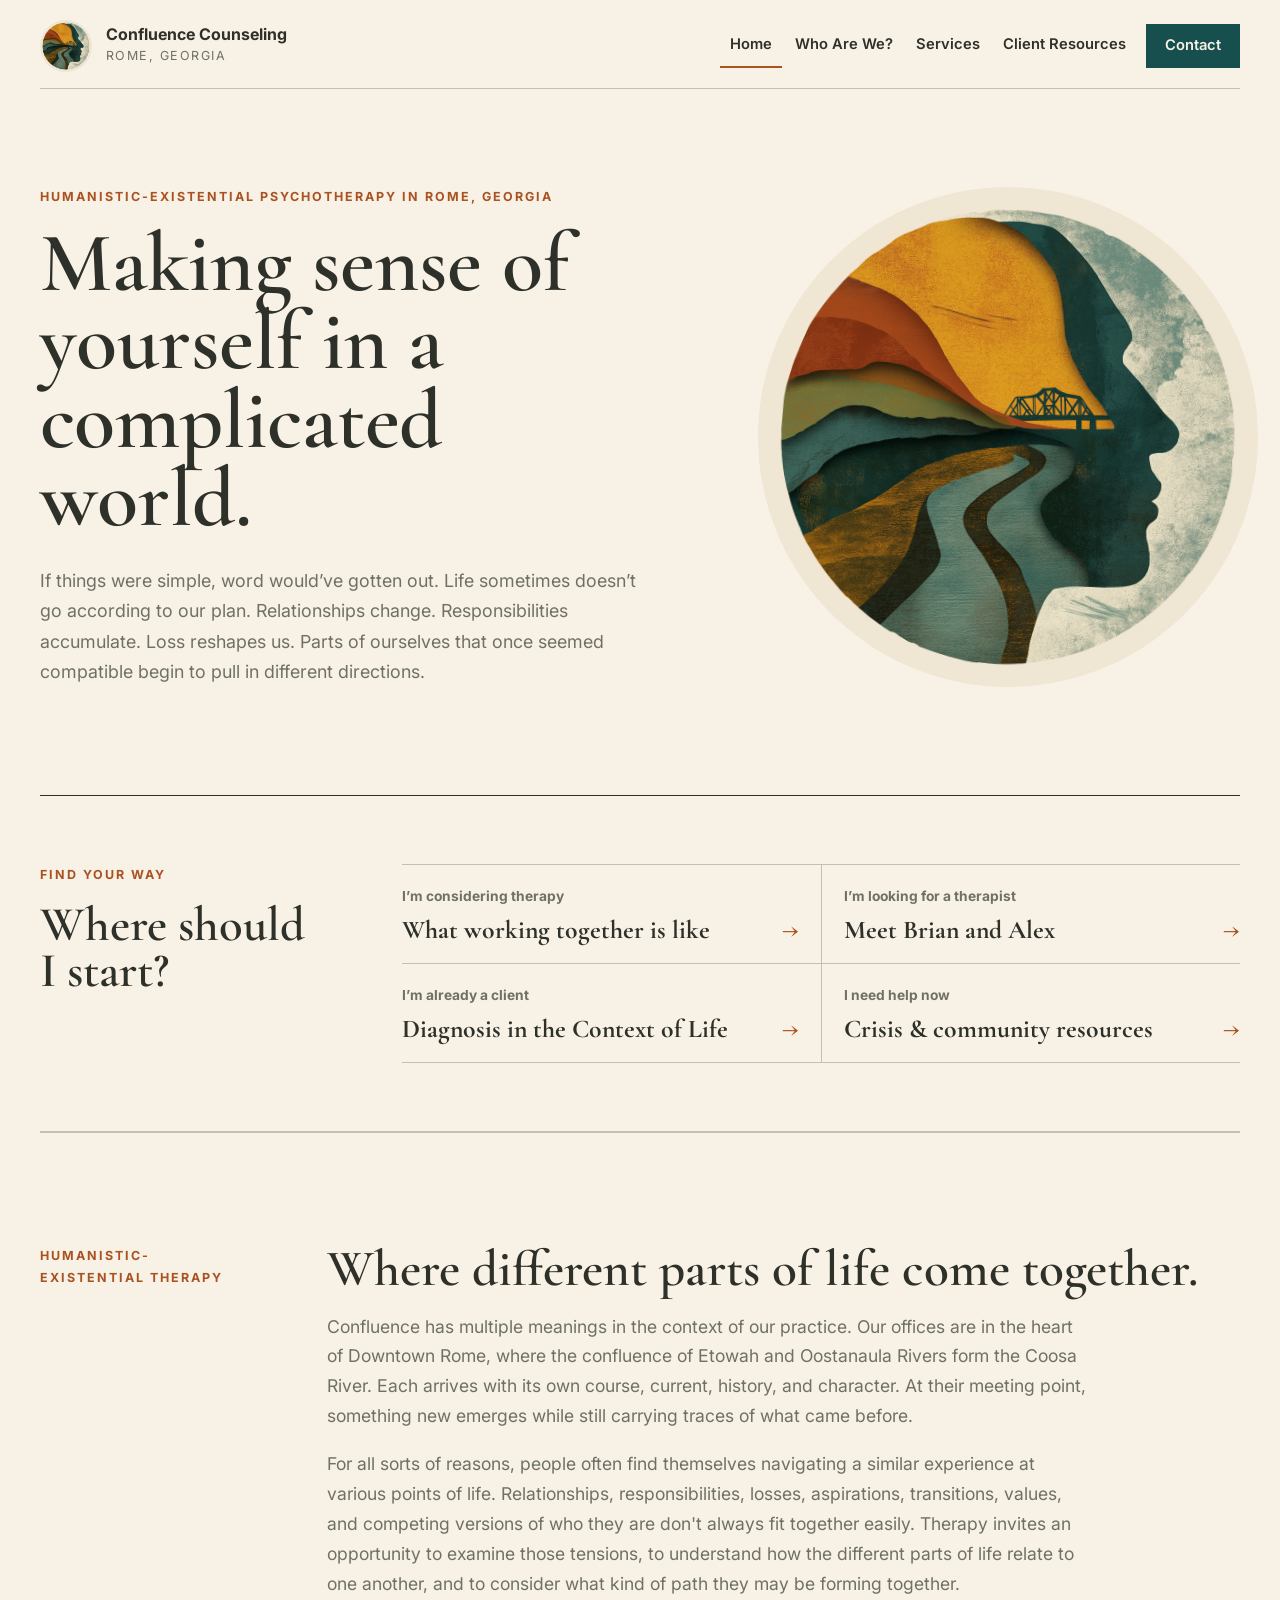
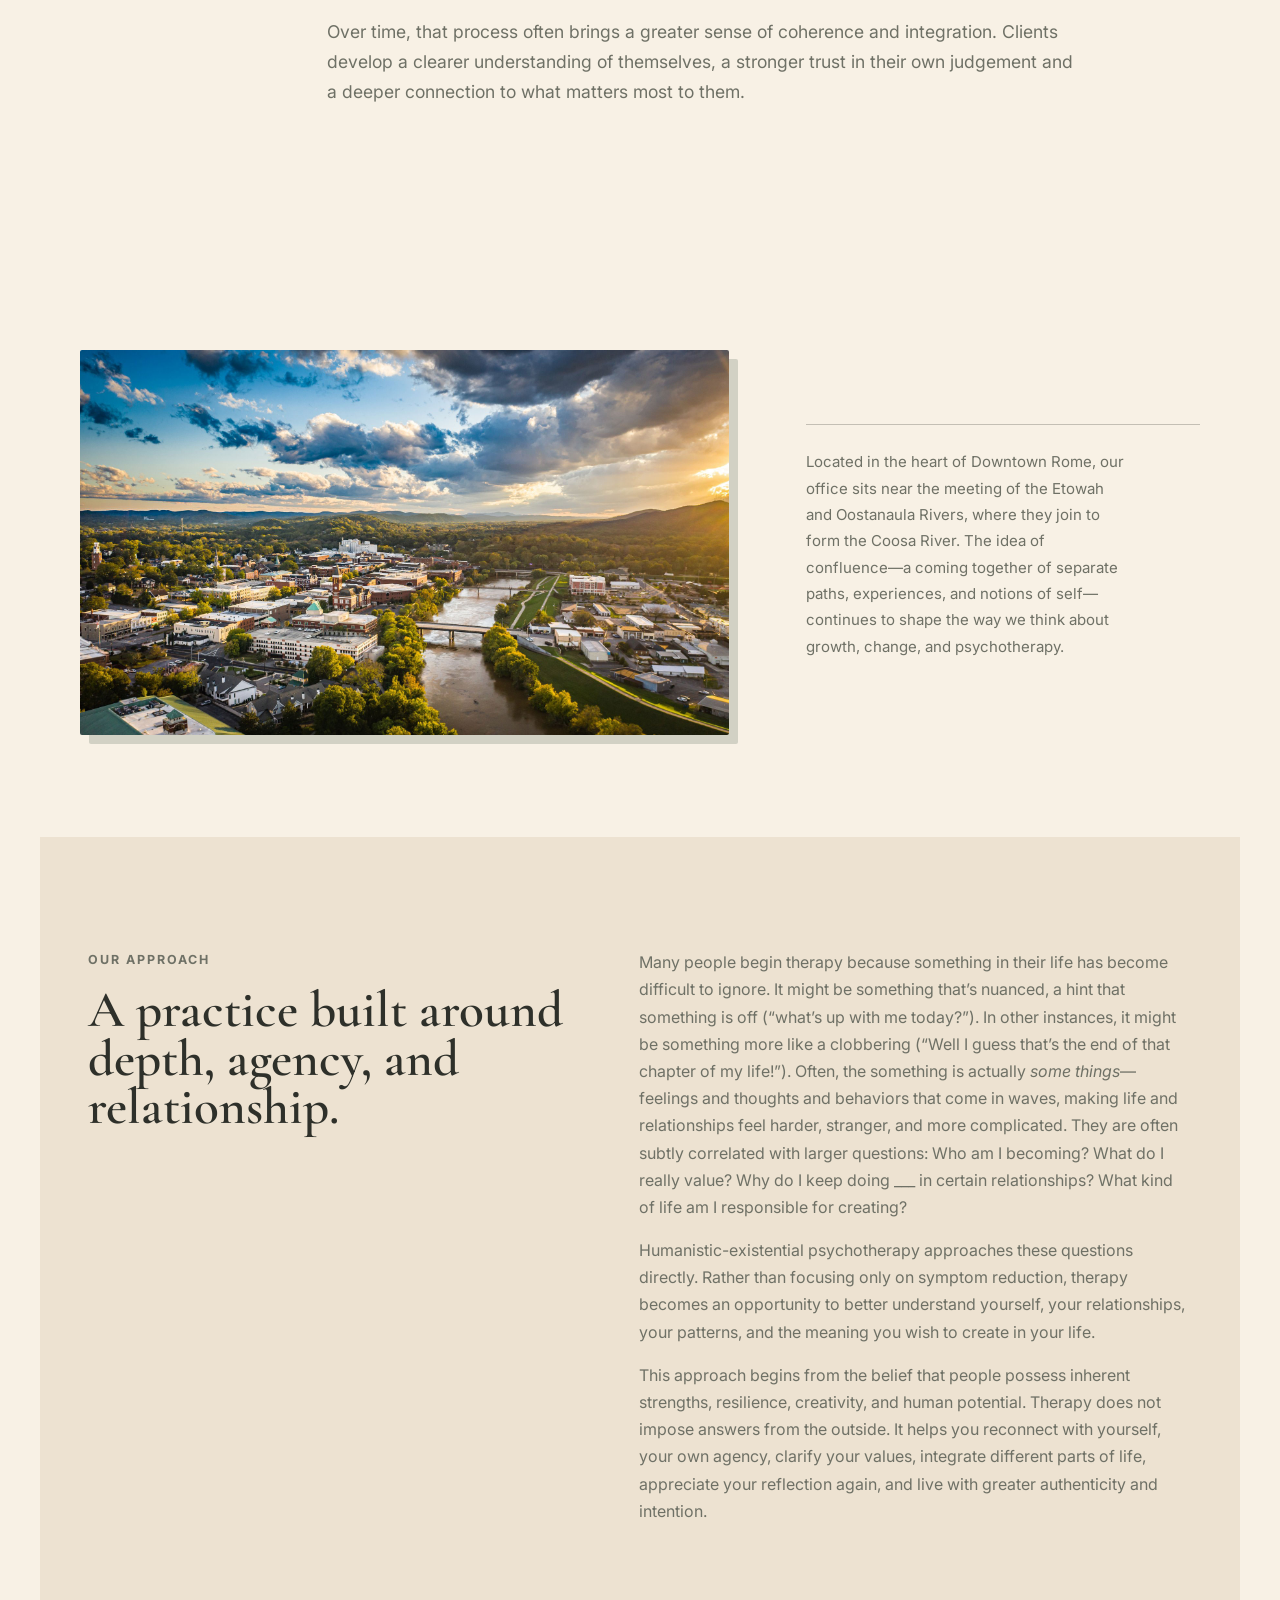
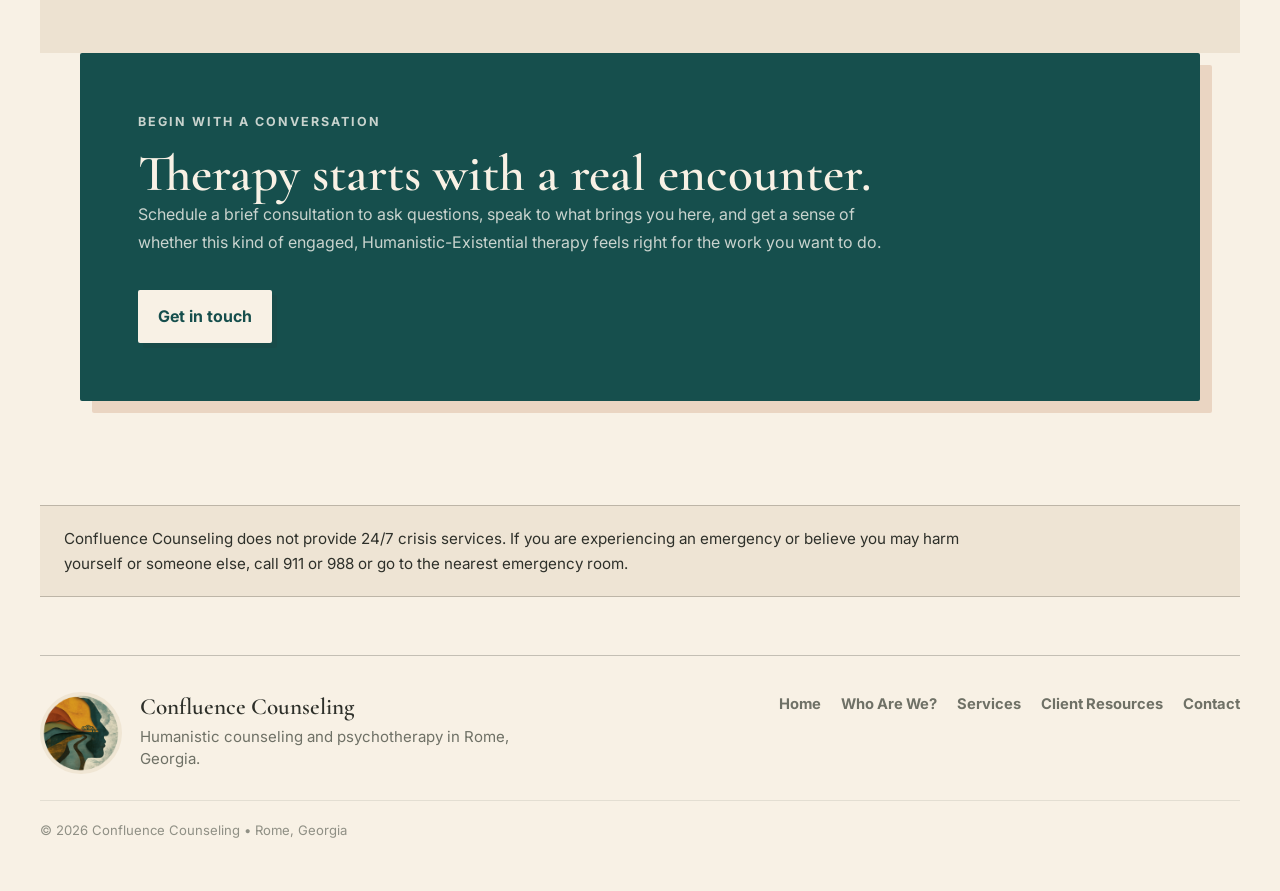
==== index.html @ b3677a70 "Refine contact and clinician pathways" ====
<!DOCTYPE html>
<html lang="en">
<head>
  <meta charset="UTF-8">
  <meta name="viewport" content="width=device-width, initial-scale=1.0">
  <title>Confluence Counseling</title>
  <meta name="description" content="Confluence Counseling offers humanistic-existential psychotherapy in Rome, Georgia.">
  <link rel="canonical" href="https://www.confluencecounselingrome.com/">
  <meta property="og:type" content="website">
  <meta property="og:title" content="Confluence Counseling">
  <meta property="og:description" content="Humanistic-existential psychotherapy in Rome, Georgia.">
  <meta property="og:image" content="https://www.confluencecounselingrome.com/assets/confluence-logo.png">
  <meta property="og:url" content="https://www.confluencecounselingrome.com/">
  <meta name="twitter:card" content="summary_large_image">
  <meta name="twitter:title" content="Confluence Counseling">
  <meta name="twitter:description" content="Humanistic-existential psychotherapy in Rome, Georgia.">
  <meta name="twitter:image" content="https://www.confluencecounselingrome.com/assets/confluence-logo.png">
  <link rel="icon" type="image/png" href="assets/favicon.png">
  <link rel="preconnect" href="https://fonts.googleapis.com">
  <link rel="preconnect" href="https://fonts.gstatic.com" crossorigin>
  <link href="https://fonts.googleapis.com/css2?family=Cormorant+Garamond:wght@500;600;700&family=Inter:wght@400;500;600;700&display=swap" rel="stylesheet">
  <link rel="stylesheet" href="styles.css">
</head>
<body>
  <header class="site-header">
    <a class="brand" href="index.html" aria-label="Confluence Counseling home">
      <img class="brand-logo" src="assets/confluence-logo-192.png" alt="" width="52" height="52">
      <span>
        <span class="brand-name">Confluence Counseling</span>
        <span class="brand-location">Rome, Georgia</span>
      </span>
    </a>
    <nav class="site-nav" aria-label="Main navigation">
      <a href="index.html" aria-current="page">Home</a>
      <a href="about.html">Who Are We?</a>
      <a href="services.html">Services</a>
      <a href="get-help-now.html">Client Resources</a>
      <a class="nav-button" href="contact.html">Contact</a>
    </nav>
  </header>

  <main>
    <section class="hero">
      <div class="hero-content">
        <p class="eyebrow">Humanistic-Existential Psychotherapy in Rome, Georgia</p>
        <h1>Making sense of yourself in a complicated world.</h1>
        <p class="hero-copy">If things were simple, word would&rsquo;ve gotten out. Life sometimes doesn&rsquo;t go according to our plan. Relationships change. Responsibilities accumulate. Loss reshapes us. Parts of ourselves that once seemed compatible begin to pull in different directions.</p>
      </div>
      <div class="hero-visual" aria-label="Confluence Counseling logo featuring river, profile, landscape, and bridge imagery">
        <img class="hero-logo-image" src="assets/confluence-logo.png" alt="Confluence Counseling logo with river, human profile, landscape, and bridge imagery">
      </div>
    </section>

    <section class="start-orientation" id="where-to-start" aria-labelledby="start-orientation-heading">
      <div class="start-orientation-heading">
        <p class="eyebrow">Find your way</p>
        <h2 id="start-orientation-heading">Where should I start?</h2>
      </div>
      <div class="start-pathways">
        <a class="start-pathway" href="services.html#what-therapy-is-like">
          <span>I&rsquo;m considering therapy</span>
          <strong>What working together is like <span aria-hidden="true">&rarr;</span></strong>
        </a>
        <a class="start-pathway" href="about.html">
          <span>I&rsquo;m looking for a therapist</span>
          <strong>Meet Brian and Alex <span aria-hidden="true">&rarr;</span></strong>
        </a>
        <a class="start-pathway" href="services.html#diagnosis-in-context">
          <span>I&rsquo;m already a client</span>
          <strong>Diagnosis in the Context of Life <span aria-hidden="true">&rarr;</span></strong>
        </a>
        <a class="start-pathway" href="get-help-now.html#crisis-resources">
          <span>I need help now</span>
          <strong>Crisis &amp; community resources <span aria-hidden="true">&rarr;</span></strong>
        </a>
      </div>
    </section>

    <section class="intro-section">
      <div class="section-label">Humanistic-existential therapy</div>
      <div class="intro-copy">
        <h2>Where different parts of life come together.</h2>
        <p>Confluence has multiple meanings in the context of our practice. Our offices are in the heart of Downtown Rome, where the confluence of Etowah and Oostanaula Rivers form the Coosa River. Each arrives with its own course, current, history, and character. At their meeting point, something new emerges while still carrying traces of what came before.</p>
        <p>For all sorts of reasons, people often find themselves navigating a similar experience at various points of life. Relationships, responsibilities, losses, aspirations, transitions, values, and competing versions of who they are don't always fit together easily. Therapy invites an opportunity to examine those tensions, to understand how the different parts of life relate to one another, and to consider what kind of path they may be forming together.</p>
        <p>Over time, that process often brings a greater sense of coherence and integration. Clients develop a clearer understanding of themselves, a stronger trust in their own judgement and a deeper connection to what matters most to them.</p>
      </div>
    </section>

    <section class="place-feature" aria-label="Downtown Rome and the rivers that shape the city">
      <figure class="place-feature-figure">
        <img src="assets/downtown-rome-aerial-keith-beauchamp.jpg" alt="Aerial view of Downtown Rome, Georgia, the rivers, bridges, and surrounding mountains">
        <figcaption class="place-feature-caption">
          <p>Located in the heart of Downtown Rome, our office sits near the meeting of the Etowah and Oostanaula Rivers, where they join to form the Coosa River. The idea of confluence—a coming together of separate paths, experiences, and notions of self—continues to shape the way we think about growth, change, and psychotherapy.</p>
        </figcaption>
      </figure>
    </section>

    <section class="split-section">
      <div>
        <p class="eyebrow">Our Approach</p>
        <h2>A practice built around depth, agency, and relationship.</h2>
      </div>
      <div class="quiet-list">
        <p>Many people begin therapy because something in their life has become difficult to ignore. It might be something that&rsquo;s nuanced, a hint that something is off (&ldquo;what&rsquo;s up with me today?&rdquo;). In other instances, it might be something more like a clobbering (&ldquo;Well I guess that&rsquo;s the end of that chapter of my life!&rdquo;). Often, the something is actually <em>some things</em>&mdash;feelings and thoughts and behaviors that come in waves, making life and relationships feel harder, stranger, and more complicated. They are often subtly correlated with larger questions: Who am I becoming? What do I really value? Why do I keep doing ___ in certain relationships? What kind of life am I responsible for creating?</p>
        <p>Humanistic-existential psychotherapy approaches these questions directly. Rather than focusing only on symptom reduction, therapy becomes an opportunity to better understand yourself, your relationships, your patterns, and the meaning you wish to create in your life.</p>
        <p>This approach begins from the belief that people possess inherent strengths, resilience, creativity, and human potential. Therapy does not impose answers from the outside. It helps you reconnect with yourself, your own agency, clarify your values, integrate different parts of life, appreciate your reflection again, and live with greater authenticity and intention.</p>
      </div>
    </section>

    <section class="cta-section">
      <p class="eyebrow">Begin with a conversation</p>
      <h2>Therapy starts with a real encounter.</h2>
      <p>Schedule a brief consultation to ask questions, speak to what brings you here, and get a sense of whether this kind of engaged, Humanistic-Existential therapy feels right for the work you want to do.</p>
      <a class="button primary" href="contact.html">Get in touch</a>
    </section>
  </main>

  <section class="site-crisis-notice">
    <p>Confluence Counseling does not provide 24/7 crisis services. If you are experiencing an emergency or believe you may harm yourself or someone else, call 911 or 988 or go to the nearest emergency room.</p>
  </section>

  <footer class="site-footer">
    <div class="footer-main">
      <div class="footer-brand">
        <img class="footer-logo" src="assets/confluence-logo-192.png" alt="" width="74" height="74">
        <div>
          <strong>Confluence Counseling</strong>
          <p>Humanistic counseling and psychotherapy in Rome, Georgia.</p>
        </div>
      </div>
      <div class="footer-links">
        <a href="index.html">Home</a>
        <a href="about.html">Who Are We?</a>
        <a href="services.html">Services</a>
        <a href="get-help-now.html">Client Resources</a>
        <a href="contact.html">Contact</a>
      </div>
    </div>
    <p class="footer-copyright">© 2026 Confluence Counseling • Rome, Georgia</p>
  </footer>
</body>
</html>
---- styles.css ----
:root {
  --ink: #2e302a;
  --muted: #6f7166;
  --cream: #f5f0e8;
  --paper: #fbf8f2;
  --clay: #a95222;
  --moss: #164f4d;
  --olive: #6f7f70;
  --sage: #d4ddd2;
  --sand: #e5d8c3;
  --stone: #c4b7a4;
  --line: rgba(46, 48, 42, 0.16);
  --shadow: 0 22px 60px rgba(46, 48, 42, 0.12);
}

* {
  box-sizing: border-box;
}

html {
  scroll-behavior: smooth;
}

body {
  margin: 0;
  font-family: "Inter", Arial, sans-serif;
  color: var(--ink);
  background:
    radial-gradient(circle at top left, rgba(215, 219, 201, 0.85), transparent 32rem),
    linear-gradient(180deg, var(--paper) 0%, var(--cream) 48%, #eee5d8 100%);
  line-height: 1.7;
}

a {
  color: inherit;
  text-decoration: none;
}

p {
  margin: 0 0 1rem;
}

h1,
h2,
h3 {
  font-family: "Cormorant Garamond", Georgia, serif;
  font-weight: 600;
  line-height: 1.04;
  margin: 0;
  letter-spacing: 0;
}

h1 {
  font-size: clamp(3.3rem, 7vw, 6.9rem);
  max-width: 11ch;
}

h2 {
  font-size: clamp(2.2rem, 4vw, 4rem);
}

h3 {
  font-size: 2rem;
}

.site-header {
  width: min(1180px, calc(100% - 40px));
  margin: 0 auto;
  padding: 28px 0;
  display: flex;
  align-items: center;
  justify-content: space-between;
  gap: 24px;
}

.brand {
  display: inline-flex;
  align-items: center;
  gap: 14px;
  min-width: 235px;
}

.brand-logo {
  width: 52px;
  height: 52px;
  flex: 0 0 auto;
  object-fit: contain;
  border-radius: 50%;
  box-shadow: 0 8px 22px rgba(46, 48, 42, 0.12);
}

.brand-name,
.brand-location {
  display: block;
}

.brand-name {
  font-weight: 700;
  line-height: 1.1;
}

.brand-location {
  color: var(--muted);
  font-size: 0.78rem;
  text-transform: uppercase;
  letter-spacing: 0.12em;
  margin-top: 2px;
}

.site-nav {
  display: flex;
  align-items: center;
  justify-content: flex-end;
  flex-wrap: wrap;
  gap: 8px;
}

.site-nav a {
  color: var(--muted);
  font-size: 0.92rem;
  font-weight: 600;
  padding: 10px 13px;
  border-radius: 999px;
}

.site-nav a:hover,
.site-nav a[aria-current="page"] {
  color: var(--ink);
  background: rgba(255, 255, 255, 0.48);
}

.site-nav .nav-button {
  color: var(--paper);
  background: var(--moss);
  padding-inline: 18px;
}

.site-nav .nav-button:hover,
.site-nav .nav-button[aria-current="page"] {
  color: var(--paper);
  background: #465241;
}

main {
  overflow: hidden;
}

.hero,
.page-hero,
.intro-section,
.feature-band,
.art-band,
.split-section,
.content-section,
.quote-section,
.process-section,
.fees-layout,
.contact-layout,
.notice-section,
.cta-section {
  width: min(1180px, calc(100% - 40px));
  margin: 0 auto;
}

.help-hero,
.resource-section,
.help-disclaimer {
  width: min(1180px, calc(100% - 40px));
  margin: 0 auto;
}

.services-overview,
.services-section,
.services-process,
.services-approach,
.therapy-note,
.services-narrative,
.services-closing {
  width: min(1180px, calc(100% - 40px));
  margin: 0 auto;
}

.hero {
  min-height: calc(100vh - 108px);
  display: grid;
  grid-template-columns: minmax(0, 1fr) minmax(420px, 0.95fr);
  align-items: center;
  gap: 64px;
  padding: 48px 0 88px;
}

.editorial-brand {
  width: min(1180px, calc(100% - 40px));
  margin: 0 auto;
  padding: 34px 0 4px;
}

.editorial-brand p {
  margin: 0;
  color: var(--moss);
  font-family: "Cormorant Garamond", Georgia, serif;
  font-size: clamp(3rem, 9vw, 7.2rem);
  font-weight: 500;
  letter-spacing: 0.12em;
  line-height: 0.92;
  text-transform: none;
}

.editorial-brand-centered p {
  text-align: center;
}

.editorial-brand-left p {
  max-width: 690px;
}

.hero-editorial {
  min-height: auto;
  padding-top: 44px;
}

.hero-content {
  position: relative;
  z-index: 1;
}

.hero h1 {
  max-width: 680px;
  font-size: clamp(3.4rem, 5.3vw, 5.85rem);
  line-height: 1.02;
}

.eyebrow,
.section-label,
.service-card span {
  color: var(--clay);
  font-size: 0.78rem;
  font-weight: 700;
  letter-spacing: 0.16em;
  text-transform: uppercase;
}

.hero-copy {
  color: var(--muted);
  font-size: clamp(1.02rem, 1.4vw, 1.18rem);
  max-width: 670px;
  margin: 28px 0 0;
}

.hero-actions {
  display: flex;
  flex-wrap: wrap;
  gap: 14px;
  margin-top: 34px;
}

.button {
  border: 1px solid transparent;
  border-radius: 999px;
  cursor: pointer;
  display: inline-flex;
  align-items: center;
  justify-content: center;
  min-height: 48px;
  padding: 13px 22px;
  font: inherit;
  font-weight: 700;
  transition: transform 180ms ease, background 180ms ease, border-color 180ms ease;
}

.button:hover {
  transform: translateY(-1px);
}

.button.primary {
  background: var(--moss);
  color: var(--paper);
}

.button.secondary {
  border-color: var(--line);
  background: rgba(255, 255, 255, 0.36);
  color: var(--ink);
}

.hero-visual {
  position: relative;
  display: grid;
  place-items: center;
  min-height: clamp(420px, 45vw, 600px);
}

.hero-logo-image {
  width: min(100%, 560px);
  aspect-ratio: 1;
  object-fit: contain;
  border-radius: 50%;
  box-shadow: var(--shadow);
}

.intro-section {
  display: grid;
  grid-template-columns: 230px minmax(0, 1fr);
  gap: 70px;
  padding: 108px 0;
  border-top: 1px solid var(--line);
}

.intro-copy {
  max-width: 820px;
}

.intro-copy p,
.page-hero p,
.split-section p,
.content-section p,
.process-list span,
.contact-panel p,
.notice-section p,
.cta-section p {
  color: var(--muted);
}

.intro-copy p {
  font-size: 1.1rem;
  margin-top: 18px;
  max-width: 760px;
}

.feature-band {
  display: grid;
  grid-template-columns: repeat(3, 1fr);
  gap: 1px;
  background: var(--line);
  border: 1px solid var(--line);
}

.feature-band article,
.service-card,
.fee-card {
  background: rgba(251, 248, 242, 0.84);
  padding: 34px;
}

.feature-number {
  color: var(--clay);
  font-weight: 800;
}

.feature-band h3,
.service-card h2,
.text-columns h3 {
  margin: 18px 0 12px;
}

.place-feature {
  width: min(1180px, calc(100% - 40px));
  margin: 0 auto;
  padding: 112px 0 116px;
}

.place-feature-figure {
  margin: 0;
  display: grid;
  grid-template-columns: minmax(0, 1.7fr) minmax(250px, 0.85fr);
  gap: clamp(44px, 6vw, 84px);
  align-items: center;
}

.place-feature-figure img {
  display: block;
  width: 100%;
  height: auto;
  border-radius: 6px;
  box-shadow: 0 14px 36px rgba(46, 48, 42, 0.08);
}

.place-feature-caption {
  margin: 0;
  padding-top: 24px;
  border-top: 1px solid var(--line);
}

.place-feature-caption p {
  max-width: 36ch;
  margin: 0;
  color: var(--muted);
  font-size: 0.94rem;
  line-height: 1.75;
}

.art-band {
  display: grid;
  grid-template-columns: repeat(2, minmax(0, 1fr));
  gap: 18px;
  padding: 18px 0 0;
}

.art-panel {
  margin: 0;
  aspect-ratio: 1;
  border: 1px solid var(--line);
  border-radius: 8px;
  overflow: hidden;
  background: rgba(251, 248, 242, 0.84);
  box-shadow: 0 18px 48px rgba(46, 48, 42, 0.08);
}

.art-panel img {
  display: block;
  width: 100%;
  height: 100%;
  object-fit: cover;
}

.art-panel-wide img {
  object-position: center;
}

.split-section {
  padding: 116px 0;
  display: grid;
  grid-template-columns: minmax(280px, 0.86fr) minmax(0, 1fr);
  gap: 76px;
  align-items: start;
}

.quiet-list ul {
  list-style: none;
  padding: 0;
  margin: 28px 0 0;
  border-top: 1px solid var(--line);
}

.quiet-list li {
  border-bottom: 1px solid var(--line);
  padding: 17px 0;
  color: var(--ink);
  font-weight: 600;
}

.diagnosis-list li {
  display: grid;
  grid-template-columns: minmax(180px, 0.46fr) minmax(0, 1fr);
  gap: 22px;
  align-items: start;
  font-weight: 400;
}

.diagnosis-list strong {
  color: var(--ink);
  font-weight: 800;
  line-height: 1.35;
}

.diagnosis-list span {
  color: var(--muted);
  line-height: 1.65;
}

.cta-section {
  margin-bottom: 96px;
  padding: 58px;
  background: var(--moss);
  color: var(--paper);
  border-radius: 8px;
}

.cta-section h2,
.cta-section p {
  max-width: 760px;
}

.cta-section p {
  color: rgba(251, 248, 242, 0.78);
}

.cta-section .button.primary {
  margin-top: 18px;
  color: var(--moss);
  background: var(--paper);
}

.cta-section .button.secondary {
  color: var(--paper);
  border-color: rgba(251, 248, 242, 0.38);
  background: rgba(251, 248, 242, 0.08);
}

.page-hero {
  padding: 98px 0 82px;
  border-top: 1px solid var(--line);
}

.page-hero h1 {
  max-width: 13ch;
  margin-top: 14px;
}

.page-hero p:last-child {
  max-width: 760px;
  font-size: 1.14rem;
  margin-top: 28px;
}

.about-bio-hero,
.about-bio-copy,
.bio-quote-section,
.about-approach-section,
.practice-intro,
.counselors-section,
.about-closing-section {
  width: min(1180px, calc(100% - 40px));
  margin: 0 auto;
}

.practice-intro {
  padding: 98px 0 88px;
  border-top: 1px solid var(--line);
}

.practice-intro h1 {
  max-width: 900px;
  margin-top: 16px;
}

.practice-subheadline {
  max-width: 860px;
  color: var(--ink);
  font-size: clamp(1.25rem, 2vw, 1.55rem);
  line-height: 1.55;
  margin-top: 28px;
}

.practice-intro p:last-child {
  max-width: 760px;
  color: var(--muted);
  font-size: 1.08rem;
  margin-top: 24px;
}

.counselors-section {
  padding: 96px 0;
  border-top: 1px solid var(--line);
}

.section-heading {
  display: grid;
  grid-template-columns: 230px minmax(0, 1fr);
  gap: 70px;
  align-items: end;
  margin-bottom: 42px;
}

.counselor-grid {
  display: grid;
  grid-template-columns: repeat(2, minmax(0, 1fr));
  gap: 22px;
}

.counselor-card {
  display: grid;
  grid-template-rows: auto 1fr;
  border: 1px solid var(--line);
  border-radius: 8px;
  overflow: hidden;
  background: rgba(251, 248, 242, 0.84);
  box-shadow: 0 18px 48px rgba(46, 48, 42, 0.08);
}

.counselor-image {
  aspect-ratio: 4 / 3;
  overflow: hidden;
  background: linear-gradient(145deg, rgba(212, 221, 210, 0.94), rgba(229, 216, 195, 0.82));
}

.counselor-image img {
  display: block;
  width: 100%;
  height: 100%;
  object-fit: cover;
  object-position: center 38%;
}

.counselor-placeholder {
  display: grid;
  place-items: center;
  position: relative;
}

.counselor-placeholder::before {
  content: "";
  position: absolute;
  inset: 30px;
  border: 1px solid rgba(46, 48, 42, 0.12);
  border-radius: 8px;
}

.placeholder-profile {
  width: 168px;
  height: 168px;
  border-radius: 50%;
  background:
    radial-gradient(circle at 50% 34%, rgba(251, 248, 242, 0.82) 0 23%, transparent 24%),
    radial-gradient(circle at 50% 92%, rgba(22, 79, 77, 0.74) 0 44%, transparent 45%),
    linear-gradient(135deg, rgba(169, 82, 34, 0.72), rgba(22, 79, 77, 0.82));
  box-shadow: inset 0 0 0 1px rgba(46, 48, 42, 0.12);
}

.placeholder-caption {
  color: var(--muted);
  font-size: 0.78rem;
  font-weight: 800;
  letter-spacing: 0.12em;
  text-transform: uppercase;
}

.counselor-content {
  display: flex;
  flex-direction: column;
  padding: 32px;
}

.counselor-content h3 {
  font-size: clamp(2rem, 3vw, 3rem);
  margin-bottom: 16px;
}

.counselor-content p {
  color: var(--muted);
}

.counselor-actions {
  display: flex;
  flex-wrap: wrap;
  gap: 12px;
  margin-top: auto;
  padding-top: 20px;
}

.clinician-stack {
  display: grid;
  gap: 88px;
}

.clinician-profile {
  display: grid;
  grid-template-columns: minmax(280px, 0.42fr) minmax(0, 1fr);
  gap: clamp(46px, 7vw, 82px);
  align-items: start;
  padding-top: 58px;
  border-top: 1px solid var(--line);
}

.clinician-profile:first-child {
  padding-top: 0;
  border-top: 0;
}

.clinician-profile-reverse {
  grid-template-columns: minmax(0, 1fr) minmax(280px, 0.42fr);
}

.clinician-portrait {
  position: relative;
  aspect-ratio: 4 / 5;
  overflow: hidden;
  border-radius: 8px;
  background: linear-gradient(145deg, rgba(212, 221, 210, 0.94), rgba(229, 216, 195, 0.82));
  box-shadow: 0 18px 48px rgba(46, 48, 42, 0.08);
}

.clinician-portrait img {
  display: block;
  width: 100%;
  height: 100%;
  object-fit: cover;
  object-position: center 38%;
}

.clinician-content {
  max-width: 780px;
}

.clinician-content h3 {
  font-size: clamp(2.4rem, 4vw, 4rem);
  margin-bottom: 24px;
}

.clinician-content p {
  color: var(--muted);
  font-size: 1.04rem;
  line-height: 1.78;
  margin: 0 0 1.22rem;
}

.clinician-content .counselor-actions {
  margin-top: 4px;
  padding-top: 18px;
}

.about-bio-hero {
  display: grid;
  grid-template-columns: minmax(0, 0.9fr) minmax(380px, 0.66fr);
  gap: 78px;
  align-items: center;
  padding: 72px 0 92px;
  border-top: 1px solid var(--line);
}

.about-bio-heading h1 {
  max-width: 620px;
  margin-top: 16px;
  font-size: clamp(3.2rem, 6.2vw, 6.2rem);
}

.about-bio-heading p:not(.eyebrow) {
  color: var(--muted);
  font-size: 1.18rem;
  margin: 24px 0 0;
}

.about-bio-heading p:not(.eyebrow) + p {
  margin-top: 2px;
}

.about-photo-card {
  position: relative;
  z-index: 1;
  transform: translateY(24px);
  border: 1px solid var(--line);
  border-radius: 26px 8px 26px 8px;
  padding: 10px;
  background: rgba(251, 248, 242, 0.9);
  box-shadow: 0 26px 70px rgba(46, 48, 42, 0.16);
}

.about-photo-card::before {
  content: "";
  position: absolute;
  inset: -22px 26px 26px -22px;
  z-index: -1;
  border-radius: 42px 18px 42px 18px;
  background: linear-gradient(145deg, rgba(212, 221, 210, 0.92), rgba(229, 216, 195, 0.82));
}

.about-photo-card img {
  display: block;
  width: 100%;
  height: auto;
  border-radius: 20px 6px 20px 6px;
  filter: saturate(0.92) contrast(0.98);
}

.about-bio-copy {
  max-width: 790px;
  padding: 14px 0 96px;
}

.about-bio-copy p {
  color: var(--muted);
  font-size: 1.08rem;
  line-height: 1.82;
  margin: 0 0 1.35rem;
}

.bio-quote-section {
  padding: 88px 0 96px;
  border-top: 1px solid var(--line);
  border-bottom: 1px solid var(--line);
}

.bio-quote-section blockquote {
  max-width: 1000px;
}

.about-approach-section {
  display: grid;
  grid-template-columns: minmax(260px, 0.72fr) minmax(0, 1fr);
  gap: 72px;
  align-items: start;
  padding: 96px 0;
  border-bottom: 1px solid var(--line);
}

.about-approach-section h2 {
  max-width: 500px;
}

.about-approach-section p {
  color: var(--muted);
  font-size: 1.08rem;
  line-height: 1.8;
  margin: 0 0 1.2rem;
}

.about-closing-section {
  margin-bottom: 116px;
  padding: 58px;
  border: 1px solid rgba(46, 48, 42, 0.12);
  border-radius: 8px;
  background:
    linear-gradient(135deg, rgba(251, 248, 242, 0.92), rgba(212, 221, 210, 0.72)),
    var(--paper);
  box-shadow: 0 18px 48px rgba(46, 48, 42, 0.08);
}

.about-closing-section h2,
.about-closing-section p {
  max-width: 760px;
}

.about-closing-section p {
  color: var(--muted);
}

.about-closing-actions {
  display: flex;
  flex-wrap: wrap;
  gap: 14px;
  margin-top: 24px;
}

.portrait-panel {
  min-height: 430px;
  background:
    linear-gradient(145deg, rgba(215, 219, 201, 0.94), rgba(229, 216, 195, 0.78)),
    var(--sage);
  border: 1px solid var(--line);
  border-radius: 8px;
  display: grid;
  place-items: center;
  align-content: center;
  gap: 22px;
  color: var(--muted);
}

.portrait-circle {
  width: 168px;
  height: 168px;
  border: 1px solid rgba(46, 48, 42, 0.16);
  border-radius: 50%;
  background:
    radial-gradient(circle at 50% 32%, #ede4d6 0 24%, transparent 25%),
    radial-gradient(circle at 50% 82%, #9d715c 0 40%, transparent 41%),
    #c4b7a4;
}

.content-section {
  padding: 96px 0;
  border-top: 1px solid var(--line);
}

.text-columns {
  display: grid;
  grid-template-columns: repeat(3, 1fr);
  gap: 40px;
  margin-top: 42px;
}

.quote-section {
  padding: 94px 0 116px;
  border-top: 1px solid var(--line);
}

blockquote {
  font-family: "Cormorant Garamond", Georgia, serif;
  font-size: clamp(2.2rem, 4.8vw, 5rem);
  line-height: 1.08;
  max-width: 960px;
  margin: 0;
  color: var(--moss);
}

.service-grid {
  width: min(1180px, calc(100% - 40px));
  margin: 0 auto 90px;
  display: grid;
  grid-template-columns: repeat(2, 1fr);
  gap: 18px;
}

.service-card {
  border: 1px solid var(--line);
  border-radius: 8px;
  min-height: 285px;
}

.process-section {
  display: grid;
  grid-template-columns: minmax(260px, 0.8fr) 1fr;
  gap: 70px;
  padding: 96px 0 116px;
  border-top: 1px solid var(--line);
}

.process-list {
  list-style: none;
  counter-reset: steps;
  padding: 0;
  margin: 0;
}

.process-list li {
  counter-increment: steps;
  display: grid;
  grid-template-columns: 54px 1fr;
  gap: 22px;
  padding: 0 0 28px;
  margin-bottom: 28px;
  border-bottom: 1px solid var(--line);
}

.process-list li::before {
  content: counter(steps, decimal-leading-zero);
  width: 54px;
  height: 54px;
  border-radius: 50%;
  display: grid;
  place-items: center;
  background: var(--sage);
  color: var(--moss);
  font-weight: 800;
}

.process-list strong,
.process-list span {
  display: block;
}

.services-hero h1 {
  max-width: 12ch;
}

.services-narrative {
  padding: 0 0 36px;
}

.service-chapter {
  max-width: 820px;
  padding: 80px 0;
  border-top: 1px solid var(--line);
}

.service-chapter:first-child {
  border-top: 0;
  padding-top: 0;
}

.service-chapter h2 {
  max-width: 680px;
  margin: 16px 0 24px;
  font-size: clamp(2.25rem, 3.8vw, 4.1rem);
}

.service-chapter p:not(.eyebrow),
.services-quiet-note,
.service-details-list dd,
.expectation-list {
  color: var(--muted);
}

.service-chapter p:not(.eyebrow) {
  max-width: 720px;
  font-size: 1.07rem;
  line-height: 1.82;
}

.service-chapter-aside,
.services-two-column {
  max-width: none;
  display: grid;
  grid-template-columns: minmax(0, 1fr) minmax(280px, 0.52fr);
  gap: clamp(52px, 8vw, 108px);
  align-items: start;
}

.service-chapter-aside h2,
.services-two-column h2 {
  max-width: 620px;
}

.service-details-list {
  padding-top: 42px;
}

.service-details-list dl {
  margin: 0;
  border-top: 1px solid var(--line);
}

.service-details-list div {
  padding: 19px 0;
  border-bottom: 1px solid var(--line);
}

.service-details-list dt {
  color: var(--clay);
  font-size: 0.76rem;
  font-weight: 800;
  letter-spacing: 0.14em;
  text-transform: uppercase;
}

.service-details-list dd {
  margin: 6px 0 0;
  font-family: "Cormorant Garamond", Georgia, serif;
  font-size: clamp(1.45rem, 2vw, 1.95rem);
  font-weight: 600;
  line-height: 1.1;
}

.services-quiet-note {
  max-width: 720px;
  margin: 0 0 0 auto;
  padding: 28px 0 78px;
  border-top: 1px solid var(--line);
  font-size: 1rem;
  line-height: 1.78;
}

.services-inline-list {
  margin-top: 30px;
  padding-top: 28px;
  border-top: 1px solid var(--line);
  color: var(--ink);
  font-family: "Cormorant Garamond", Georgia, serif;
  font-size: clamp(1.8rem, 3.2vw, 3rem);
  line-height: 1.22;
}

.services-pullquote {
  max-width: 880px;
  margin: 18px 0 22px auto;
  padding: 74px 0 82px;
  border-top: 1px solid var(--line);
  border-bottom: 1px solid var(--line);
  font-size: clamp(2.25rem, 4.2vw, 4.8rem);
}

.services-two-column {
  grid-template-columns: minmax(260px, 0.7fr) minmax(0, 1fr);
}

.services-two-column > div {
  max-width: 760px;
}

.services-expectations {
  max-width: none;
}

.services-expectations h2 {
  max-width: 760px;
}

.expectation-list {
  list-style: none;
  column-count: 2;
  column-gap: clamp(54px, 8vw, 110px);
  max-width: 920px;
  margin: 34px 0 0;
  padding: 0;
  border-top: 1px solid var(--line);
}

.expectation-list li {
  break-inside: avoid;
  padding: 17px 0;
  border-bottom: 1px solid var(--line);
  color: var(--ink);
  font-weight: 700;
  line-height: 1.45;
}

.services-closing-note h2 {
  color: var(--moss);
}

.services-closing {
  margin-bottom: 100px;
  padding: 54px 0 0;
  border-top: 1px solid var(--line);
}

.services-closing h2,
.services-closing p {
  max-width: 760px;
}

.services-closing p:not(.eyebrow) {
  color: var(--muted);
}

.services-compact-hero,
.services-compact-body,
.services-compact-cta {
  width: min(1040px, calc(100% - 40px));
  margin: 0 auto;
}

.services-compact-hero {
  display: grid;
  grid-template-columns: minmax(0, 1fr) minmax(300px, 0.58fr);
  gap: clamp(36px, 6vw, 72px);
  align-items: start;
  padding: 74px 0 46px;
  border-top: 1px solid var(--line);
}

.services-compact-hero h1 {
  max-width: 720px;
  margin-top: 12px;
  font-size: clamp(2.75rem, 5vw, 5rem);
  line-height: 1;
}

.services-subtitle {
  max-width: 680px;
  margin: 22px 0 16px;
  color: var(--ink);
  font-size: clamp(1.1rem, 1.7vw, 1.35rem);
  line-height: 1.45;
}

.services-compact-hero p:not(.eyebrow):not(.services-subtitle),
.services-compact-body p,
.services-compact-cta p {
  color: var(--muted);
}

.services-compact-hero p:not(.eyebrow) {
  max-width: 700px;
}

.services-detail-panel {
  border: 1px solid var(--line);
  border-radius: 8px;
  background: rgba(251, 248, 242, 0.86);
  padding: 26px 28px;
}

.services-detail-panel dl {
  margin: 0;
}

.services-detail-panel div {
  padding: 14px 0;
  border-bottom: 1px solid var(--line);
}

.services-detail-panel div:first-child {
  padding-top: 0;
}

.services-detail-panel dt {
  color: var(--clay);
  font-size: 0.74rem;
  font-weight: 800;
  letter-spacing: 0.13em;
  text-transform: uppercase;
}

.services-detail-panel dd {
  margin: 5px 0 0;
  color: var(--ink);
  font-weight: 700;
  line-height: 1.38;
}

.services-detail-panel sup {
  line-height: 0;
}

.services-detail-panel sup a {
  color: var(--clay);
  font-weight: 900;
  text-decoration: none;
}

.services-detail-panel p {
  margin: 16px 0 0;
  color: var(--muted);
  font-size: 0.94rem;
  line-height: 1.6;
}

.services-compact-body {
  padding: 0 0 52px;
}

.insurance-note {
  max-width: 880px;
  margin: 0 0 28px;
  padding: 24px 0 26px;
  border-top: 1px solid var(--line);
  border-bottom: 1px solid var(--line);
}

.insurance-note h2 {
  margin: 0 0 18px;
  color: var(--ink);
  font-family: "Inter", Arial, sans-serif;
  font-size: 0.82rem;
  font-weight: 800;
  letter-spacing: 0.13em;
  line-height: 1.35;
  text-transform: uppercase;
}

.insurance-note ul {
  column-count: 2;
  column-gap: clamp(34px, 6vw, 72px);
  list-style: none;
  margin: 0;
  padding: 0;
}

.insurance-note li {
  break-inside: avoid;
  color: var(--muted);
  font-size: 0.95rem;
  line-height: 1.55;
  padding: 4px 0;
}

.services-common {
  max-width: 880px;
  margin: 0;
  padding: 24px 0 34px;
  border-top: 1px solid var(--line);
  border-bottom: 1px solid var(--line);
  color: var(--ink);
  font-size: 1.02rem;
  line-height: 1.72;
}

.services-compact-sections {
  display: grid;
  grid-template-columns: repeat(3, minmax(0, 1fr));
  gap: clamp(28px, 4vw, 48px);
  padding-top: 42px;
}

.services-compact-sections section {
  min-width: 0;
}

.services-compact-sections h2,
.services-compact-cta h2 {
  font-size: clamp(1.65rem, 2.3vw, 2.25rem);
  line-height: 1.08;
}

.services-compact-sections h2 {
  margin-bottom: 14px;
}

.services-compact-sections p {
  font-size: 0.97rem;
  line-height: 1.7;
}

.services-compact-cta {
  display: flex;
  align-items: center;
  justify-content: space-between;
  gap: 28px;
  margin-bottom: 72px;
  padding: 32px 0 0;
  border-top: 1px solid var(--line);
}

.services-compact-cta h2 {
  max-width: 620px;
}

.services-compact-cta .hero-actions {
  flex: 0 0 auto;
  margin-top: 0;
}

.services-overview {
  display: grid;
  grid-template-columns: minmax(0, 1fr) minmax(320px, 0.64fr);
  gap: 28px;
  align-items: stretch;
  padding: 0 0 98px;
}

.services-overview-copy {
  padding: 46px;
  border: 1px solid var(--line);
  border-radius: 8px;
  background:
    linear-gradient(135deg, rgba(251, 248, 242, 0.92), rgba(212, 221, 210, 0.48)),
    var(--paper);
}

.services-overview-copy h2 {
  max-width: 680px;
  margin: 16px 0 24px;
}

.services-overview-copy p:not(.eyebrow),
.services-section-heading p,
.services-process p,
.services-approach-copy p,
.therapy-note p {
  color: var(--muted);
}

.service-facts {
  display: grid;
  grid-template-columns: 1fr;
  gap: 1px;
  border: 1px solid var(--line);
  border-radius: 8px;
  overflow: hidden;
  background: var(--line);
}

.service-facts div {
  padding: 25px 28px;
  background: rgba(251, 248, 242, 0.86);
}

.service-facts span,
.concern-grid span,
.expectation-icon {
  display: block;
}

.service-facts span {
  color: var(--clay);
  font-size: 0.76rem;
  font-weight: 800;
  letter-spacing: 0.14em;
  text-transform: uppercase;
}

.service-facts strong {
  display: block;
  margin-top: 8px;
  color: var(--ink);
  font-family: "Cormorant Garamond", Georgia, serif;
  font-size: clamp(1.7rem, 2.4vw, 2.25rem);
  font-weight: 600;
  line-height: 1.06;
}

.services-callout {
  grid-column: 1 / -1;
  padding: 24px 30px;
  border-left: 3px solid var(--clay);
  background: rgba(255, 255, 255, 0.34);
}

.services-callout p {
  max-width: 900px;
  margin: 0;
  color: var(--ink);
  font-weight: 600;
}

.services-section {
  padding: 92px 0;
  border-top: 1px solid var(--line);
}

.services-section-heading {
  display: grid;
  grid-template-columns: 230px minmax(0, 1fr);
  gap: 70px;
  align-items: end;
  margin-bottom: 40px;
}

.services-section-heading h2 {
  max-width: 760px;
}

.services-section-heading p:not(.eyebrow) {
  max-width: 760px;
  margin-top: 18px;
}

.concern-grid {
  display: grid;
  grid-template-columns: repeat(5, minmax(0, 1fr));
  gap: 12px;
}

.concern-grid span {
  min-height: 88px;
  padding: 20px;
  border: 1px solid var(--line);
  border-radius: 8px;
  background: rgba(251, 248, 242, 0.82);
  color: var(--ink);
  font-weight: 800;
  line-height: 1.28;
}

.services-process {
  display: grid;
  grid-template-columns: repeat(2, minmax(0, 1fr));
  gap: 22px;
  padding: 0 0 98px;
}

.services-process article {
  padding: 42px;
  border: 1px solid var(--line);
  border-radius: 8px;
  background: rgba(251, 248, 242, 0.84);
  box-shadow: 0 18px 48px rgba(46, 48, 42, 0.06);
}

.services-process h2 {
  margin: 16px 0 22px;
  font-size: clamp(2rem, 3.2vw, 3.2rem);
}

.services-approach {
  display: grid;
  grid-template-columns: minmax(280px, 0.82fr) minmax(0, 1fr);
  gap: 76px;
  align-items: start;
  padding: 98px 0;
  border-top: 1px solid var(--line);
  border-bottom: 1px solid var(--line);
}

.services-approach h2 {
  max-width: 560px;
  margin-top: 16px;
}

.services-approach-copy {
  max-width: 760px;
  font-size: 1.08rem;
  line-height: 1.82;
}

.expectations-section {
  border-top: 0;
}

.expectation-grid {
  display: grid;
  grid-template-columns: repeat(5, minmax(0, 1fr));
  gap: 12px;
}

.expectation-grid article {
  min-height: 178px;
  padding: 22px;
  border: 1px solid var(--line);
  border-radius: 8px;
  background:
    linear-gradient(145deg, rgba(251, 248, 242, 0.92), rgba(229, 216, 195, 0.42)),
    var(--paper);
}

.expectation-icon {
  width: 42px;
  height: 42px;
  border-radius: 50%;
  display: grid;
  place-items: center;
  margin-bottom: 20px;
  background: var(--sage);
  color: var(--moss);
  font-weight: 900;
}

.expectation-grid h3 {
  font-family: "Inter", Arial, sans-serif;
  font-size: 0.98rem;
  font-weight: 800;
  line-height: 1.35;
}

.therapy-note {
  display: grid;
  grid-template-columns: minmax(280px, 0.76fr) minmax(0, 1fr);
  gap: 60px;
  align-items: start;
  padding: 92px 0 112px;
  border-top: 1px solid var(--line);
}

.therapy-note > p {
  max-width: 760px;
  font-size: 1.08rem;
  line-height: 1.82;
}

.therapy-note blockquote {
  max-width: 700px;
  font-size: clamp(2.4rem, 4.2vw, 4.8rem);
}

.fees-layout {
  display: grid;
  grid-template-columns: repeat(3, 1fr);
  gap: 18px;
  margin-bottom: 18px;
}

.fee-card {
  border: 1px solid var(--line);
  border-radius: 8px;
}

.fee-card h2 {
  margin: 18px 0 8px;
  color: var(--moss);
}

.contact-layout {
  display: grid;
  grid-template-columns: 0.78fr 1fr;
  gap: 22px;
  margin-bottom: 36px;
}

.contact-panel,
.contact-form,
.notice-section {
  border: 1px solid var(--line);
  border-radius: 8px;
  background: rgba(251, 248, 242, 0.84);
}

.contact-panel,
.contact-form {
  padding: 38px;
}

.contact-lines {
  margin-top: 34px;
}

.contact-lines a {
  color: var(--moss);
  font-weight: 700;
}

.contact-form {
  display: grid;
  gap: 11px;
}

label {
  font-weight: 700;
  font-size: 0.92rem;
}

input,
textarea {
  width: 100%;
  border: 1px solid var(--line);
  border-radius: 8px;
  background: #fffdf8;
  color: var(--ink);
  font: inherit;
  padding: 14px 15px;
  margin-bottom: 8px;
}

textarea {
  resize: vertical;
}

input:focus,
textarea:focus {
  outline: 3px solid rgba(89, 102, 83, 0.18);
  border-color: var(--moss);
}

.form-note {
  font-size: 0.88rem;
  color: var(--muted);
  margin: 4px 0 0;
}

.notice-section {
  padding: 24px 30px;
  margin-bottom: 96px;
}

.notice-section p {
  margin: 0;
}

.help-hero {
  padding: 98px 0 76px;
  border-top: 1px solid var(--line);
}

.help-hero h1 {
  margin-top: 14px;
  max-width: 760px;
}

.help-hero p:last-child {
  max-width: 840px;
  color: var(--muted);
  font-size: 1.15rem;
  margin-top: 28px;
}

.resource-section {
  padding: 88px 0;
  border-top: 1px solid var(--line);
}

.crisis-section {
  padding-top: 70px;
}

.resource-heading {
  max-width: 760px;
  margin-bottom: 34px;
}

.resource-heading h2 {
  max-width: 720px;
  font-size: clamp(2.45rem, 4vw, 4.15rem);
  line-height: 1.04;
}

.resource-heading h2 span {
  display: block;
}

.resource-grid {
  display: grid;
  grid-template-columns: repeat(2, minmax(0, 1fr));
  gap: 18px;
}

.compact-grid {
  grid-template-columns: repeat(4, minmax(0, 1fr));
}

.spanish-grid {
  grid-template-columns: repeat(3, minmax(0, 1fr));
}

.resource-card {
  display: flex;
  flex-direction: column;
  min-height: 320px;
  border: 1px solid var(--line);
  border-radius: 8px;
  background: rgba(251, 248, 242, 0.86);
  padding: 28px;
  box-shadow: 0 16px 42px rgba(46, 48, 42, 0.07);
}

.crisis-section .resource-card {
  background:
    linear-gradient(145deg, rgba(251, 248, 242, 0.96), rgba(229, 216, 195, 0.7)),
    var(--paper);
}

.emergency-card {
  border-color: rgba(169, 82, 34, 0.38);
  background:
    linear-gradient(145deg, rgba(169, 82, 34, 0.12), rgba(251, 248, 242, 0.94)),
    var(--paper);
}

.resource-card h3 {
  font-size: clamp(1.55rem, 2vw, 2.05rem);
  line-height: 1.08;
  margin-bottom: 14px;
  overflow-wrap: anywhere;
}

.resource-card p {
  color: var(--muted);
}

.resource-phone {
  margin: 14px 0 18px;
  font-weight: 800;
  color: var(--ink);
}

.resource-phone a {
  color: var(--moss);
  text-decoration: underline;
  text-decoration-thickness: 1px;
  text-underline-offset: 4px;
}

.resource-link {
  align-self: flex-start;
  margin-top: auto;
  border: 1px solid var(--line);
  border-radius: 999px;
  padding: 10px 15px;
  color: var(--ink);
  background: rgba(255, 255, 255, 0.34);
  font-weight: 800;
  font-size: 0.92rem;
}

.resource-link:hover {
  background: var(--moss);
  color: var(--paper);
  border-color: var(--moss);
}

.help-disclaimer {
  margin-bottom: 96px;
  padding: 26px 30px;
  border: 1px solid rgba(169, 82, 34, 0.28);
  border-radius: 8px;
  background: rgba(169, 82, 34, 0.08);
}

.help-disclaimer p {
  margin: 0;
  color: var(--ink);
  font-weight: 700;
}

.site-footer {
  width: min(1180px, calc(100% - 40px));
  margin: 0 auto;
  padding: 44px 0 50px;
  border-top: 1px solid var(--line);
  color: var(--muted);
}

.footer-main {
  display: flex;
  justify-content: space-between;
  gap: 34px;
  align-items: center;
}

.site-footer strong {
  color: var(--ink);
  display: block;
  font-family: "Cormorant Garamond", Georgia, serif;
  font-size: 1.45rem;
  font-weight: 600;
  line-height: 1.05;
}

.footer-brand {
  display: flex;
  align-items: center;
  gap: 18px;
}

.footer-brand p {
  margin: 6px 0 0;
  max-width: 420px;
  font-size: 0.94rem;
  line-height: 1.5;
}

.footer-logo {
  width: 74px;
  height: 74px;
  flex: 0 0 auto;
  object-fit: contain;
  border-radius: 50%;
  box-shadow: 0 12px 30px rgba(46, 48, 42, 0.12);
}

.footer-links {
  display: flex;
  flex-wrap: wrap;
  gap: 20px;
  align-items: start;
  justify-content: flex-end;
}

.footer-links a {
  color: var(--muted);
  font-weight: 700;
  font-size: 0.92rem;
}

.footer-copyright {
  margin: 26px 0 0;
  padding-top: 20px;
  border-top: 1px solid rgba(46, 48, 42, 0.1);
  color: rgba(111, 113, 102, 0.76);
  font-size: 0.82rem;
  line-height: 1.5;
}

@media (max-width: 920px) {
  .site-header,
  .site-footer {
    align-items: flex-start;
    flex-direction: column;
  }

  .site-nav {
    justify-content: flex-start;
  }

  .footer-main {
    align-items: flex-start;
    flex-direction: column;
  }

  .footer-links {
    justify-content: flex-start;
  }

  .hero,
  .editorial-brand,
  .intro-section,
  .split-section,
  .about-bio-hero,
  .about-approach-section,
  .section-heading,
  .counselor-grid,
  .clinician-profile,
  .clinician-profile-reverse,
  .services-compact-hero,
  .service-chapter-aside,
  .services-two-column,
  .services-overview,
  .services-section-heading,
  .services-process,
  .services-approach,
  .therapy-note,
  .process-section,
  .contact-layout {
    grid-template-columns: 1fr;
  }

  .hero {
    min-height: auto;
    padding-top: 36px;
  }

  .editorial-brand {
    padding-top: 28px;
  }

  .editorial-brand p {
    max-width: 760px;
    font-size: clamp(3.1rem, 10vw, 5.6rem);
    letter-spacing: 0.08em;
    line-height: 0.96;
  }

  .editorial-brand-centered p {
    text-align: left;
  }

  .hero-visual {
    min-height: 0;
  }

  .feature-band,
  .art-band,
  .fees-layout,
  .resource-grid,
  .compact-grid,
  .spanish-grid,
  .text-columns {
    grid-template-columns: 1fr;
  }

  .art-band {
    padding-top: 18px;
  }

  .place-feature {
    padding: 82px 0 88px;
  }

  .place-feature-figure {
    grid-template-columns: 1fr;
    gap: 30px;
    max-width: 760px;
    margin: 0 auto;
  }

  .place-feature-caption {
    max-width: 620px;
  }

  .service-grid {
    grid-template-columns: 1fr;
  }

  .services-compact-hero {
    padding: 62px 0 40px;
  }

  .services-compact-sections {
    grid-template-columns: 1fr;
    gap: 28px;
    padding-top: 34px;
  }

  .services-compact-cta {
    align-items: flex-start;
    flex-direction: column;
    margin-bottom: 72px;
  }

  .concern-grid,
  .expectation-grid {
    grid-template-columns: repeat(2, minmax(0, 1fr));
  }

  .services-overview {
    padding-bottom: 72px;
  }

  .services-narrative {
    padding-bottom: 24px;
  }

  .service-chapter {
    padding: 68px 0;
  }

  .service-details-list {
    padding-top: 0;
  }

  .services-quiet-note {
    margin-left: 0;
    padding-bottom: 62px;
  }

  .services-pullquote {
    margin-left: 0;
    padding: 62px 0 68px;
  }

  .expectation-list {
    column-count: 1;
    max-width: 760px;
  }

  .services-section,
  .services-approach,
  .therapy-note {
    padding: 72px 0;
  }

  .intro-section,
  .split-section,
  .practice-intro,
  .counselors-section,
  .help-hero,
  .resource-section,
  .content-section,
  .process-section,
  .quote-section {
    padding: 72px 0;
  }

  .about-bio-hero {
    gap: 42px;
    padding: 72px 0;
  }

  .about-photo-card {
    max-width: 500px;
  }

  .clinician-stack {
    gap: 72px;
  }

  .clinician-profile {
    gap: 32px;
    padding-top: 54px;
  }

  .clinician-portrait {
    order: 1;
    width: min(100%, 440px);
  }

  .clinician-content {
    order: 2;
    max-width: 760px;
  }

  .about-bio-copy,
  .bio-quote-section,
  .about-approach-section {
    padding: 72px 0;
  }

  .about-closing-section {
    margin-bottom: 72px;
  }
}

@media (max-width: 620px) {
  .site-header,
  .hero,
  .editorial-brand,
  .page-hero,
  .intro-section,
  .about-bio-hero,
  .about-bio-copy,
  .bio-quote-section,
  .about-approach-section,
  .practice-intro,
  .counselors-section,
  .about-closing-section,
  .help-hero,
  .resource-section,
  .help-disclaimer,
  .services-overview,
  .services-section,
  .services-process,
  .services-approach,
  .therapy-note,
  .services-narrative,
  .services-closing,
  .services-compact-hero,
  .services-compact-body,
  .services-compact-cta,
  .feature-band,
  .art-band,
  .split-section,
  .content-section,
  .quote-section,
  .process-section,
  .fees-layout,
  .contact-layout,
  .notice-section,
  .cta-section,
  .site-footer,
  .service-grid {
    width: min(100% - 28px, 1180px);
  }

  .place-feature {
    width: calc(100% - 28px);
    padding: 68px 0 76px;
  }

  .place-feature-figure img {
    border-radius: 5px;
  }

  .place-feature-caption {
    padding-top: 20px;
  }

  .place-feature-caption p {
    font-size: 0.9rem;
    line-height: 1.7;
  }

  h1 {
    font-size: clamp(2.82rem, 17vw, 4rem);
  }

  .hero h1 {
    font-size: clamp(2.62rem, 10.8vw, 3rem);
    line-height: 1.06;
  }

  .editorial-brand {
    padding: 22px 0 0;
  }

  .editorial-brand p {
    font-size: clamp(2.35rem, 11vw, 3.4rem);
    letter-spacing: 0.05em;
    line-height: 1;
  }

  h2 {
    font-size: 2.25rem;
  }

  .brand {
    min-width: 0;
  }

  .brand-logo {
    width: 46px;
    height: 46px;
  }

  .site-nav a {
    padding-inline: 10px;
  }

  .page-hero {
    padding: 62px 0 54px;
  }

  .services-compact-hero {
    padding: 52px 0 34px;
  }

  .services-compact-hero h1 {
    font-size: clamp(2.4rem, 12vw, 3.35rem);
  }

  .services-subtitle {
    font-size: 1.06rem;
  }

  .services-detail-panel {
    padding: 22px;
  }

  .services-compact-body {
    padding-bottom: 42px;
  }

  .services-common {
    padding: 20px 0 28px;
  }

  .insurance-note {
    margin-bottom: 24px;
    padding: 22px 0 24px;
  }

  .insurance-note ul {
    column-count: 1;
  }

  .services-compact-sections h2,
  .services-compact-cta h2 {
    font-size: 1.8rem;
  }

  .services-compact-cta {
    padding-top: 28px;
    margin-bottom: 62px;
  }

  .practice-intro {
    padding: 62px 0;
  }

  .help-hero,
  .resource-section {
    padding: 62px 0;
  }

  .resource-heading h2 {
    font-size: clamp(2.1rem, 9vw, 2.65rem);
    max-width: 360px;
  }

  .section-heading {
    gap: 16px;
  }

  .resource-heading {
    margin-bottom: 28px;
  }

  .resource-heading h2 {
    max-width: 520px;
  }

  .about-bio-hero {
    padding: 62px 0 60px;
    gap: 34px;
  }

  .about-bio-heading h1 {
    font-size: clamp(3rem, 14vw, 4.2rem);
  }

  .about-photo-card {
    max-width: 100%;
    transform: none;
  }

  .about-bio-copy,
  .bio-quote-section,
  .about-approach-section,
  .counselors-section {
    padding: 62px 0;
  }

  .clinician-stack {
    gap: 60px;
  }

  .clinician-profile {
    gap: 26px;
    padding-top: 46px;
  }

  .clinician-portrait {
    width: 100%;
    max-width: 390px;
  }

  .clinician-content h3 {
    font-size: 2.6rem;
    margin-bottom: 18px;
  }

  .clinician-content p {
    font-size: 1rem;
    line-height: 1.76;
  }

  .about-closing-section {
    padding: 34px 26px;
    margin-bottom: 72px;
  }

  .about-bio-copy p,
  .about-approach-section p {
    font-size: 1rem;
    line-height: 1.78;
  }

  .feature-band article,
  .service-card,
  .fee-card,
  .contact-panel,
  .contact-form,
  .resource-card,
  .counselor-content {
    padding: 26px;
  }

  .resource-card {
    min-height: 0;
  }

  .diagnosis-list li {
    grid-template-columns: 1fr;
    gap: 6px;
  }

  .services-overview-copy,
  .services-process article {
    padding: 30px 26px;
  }

  .service-chapter {
    padding: 58px 0;
  }

  .service-chapter h2 {
    font-size: 2.25rem;
  }

  .service-chapter p:not(.eyebrow),
  .services-quiet-note {
    font-size: 1rem;
    line-height: 1.76;
  }

  .services-callout {
    padding: 22px 24px;
  }

  .services-process {
    padding-bottom: 62px;
  }

  .services-section-heading {
    gap: 16px;
  }

  .concern-grid,
  .expectation-grid {
    grid-template-columns: 1fr;
  }

  .concern-grid span,
  .expectation-grid article {
    min-height: 0;
  }

  .services-inline-list {
    font-size: 1.8rem;
  }

  .services-pullquote {
    font-size: clamp(2.1rem, 11vw, 3.4rem);
  }

  .services-closing {
    margin-bottom: 72px;
  }

  .cta-section {
    padding: 34px 26px;
  }

  .hero-visual {
    min-height: 0;
  }

  .hero-logo-image {
    width: min(100%, 390px);
  }
}

/* Final visible restyle layer. Keeps content intact; changes only visual treatment. */
:root {
  --paper: #f8f1e5;
  --cream: #efe4d2;
  --sand: #ddc9ab;
  --sage: #c6d2c2;
  --line: rgba(46, 48, 42, 0.26);
  --shadow: 10px 12px 0 rgba(22, 79, 77, 0.16);
}

body {
  background: var(--paper);
}

body::before {
  background: none;
}

a:focus-visible,
button:focus-visible,
input:focus-visible,
textarea:focus-visible {
  outline: 2px solid var(--clay);
  outline-offset: 4px;
}

.site-header {
  width: min(1200px, calc(100% - 32px));
  padding: 20px 0 16px;
  border-bottom: 1px solid var(--line);
}

.brand {
  min-width: 0;
}

.brand-logo,
.footer-logo,
.hero-logo-image {
  box-shadow: none;
}

.site-nav {
  gap: 3px;
}

.site-nav a {
  border-radius: 0;
  padding: 8px 10px;
  color: var(--ink);
  background: transparent;
  border-bottom: 2px solid transparent;
}

.site-nav a:hover,
.site-nav a[aria-current="page"] {
  background: transparent;
  border-bottom-color: var(--clay);
}

.site-nav .nav-button {
  color: var(--paper);
  background: var(--moss);
  border: 1px solid var(--moss);
  margin-left: 7px;
}

.site-nav .nav-button:hover,
.site-nav .nav-button[aria-current="page"] {
  color: var(--paper);
  background: var(--clay);
  border-color: var(--clay);
}

.hero {
  width: min(1200px, calc(100% - 32px));
  min-height: auto;
  grid-template-columns: minmax(0, 0.95fr) minmax(360px, 0.86fr);
  gap: clamp(34px, 5vw, 70px);
  padding: clamp(56px, 8vw, 92px) 0 clamp(72px, 8vw, 110px);
  position: relative;
}

.hero::before {
  content: none;
}

.hero h1 {
  max-width: 610px;
  font-size: clamp(3.4rem, 6.6vw, 6.9rem);
  line-height: 0.93;
}

.hero-copy {
  max-width: 610px;
}

.hero-visual {
  justify-items: end;
  min-height: clamp(340px, 40vw, 530px);
}

.hero-logo-image {
  width: min(100%, 500px);
  transform: translateX(18px) rotate(-1deg);
}

.button {
  border-radius: 2px;
  min-height: 46px;
  padding: 12px 19px;
  box-shadow: 5px 5px 0 rgba(46, 48, 42, 0.12);
}

.button:hover {
  transform: translate(-1px, -1px);
  box-shadow: 7px 7px 0 rgba(46, 48, 42, 0.13);
}

.button.secondary {
  background: transparent;
  border-color: rgba(46, 48, 42, 0.38);
}

.intro-section {
  width: min(1200px, calc(100% - 32px));
  grid-template-columns: minmax(140px, 210px) minmax(0, 1fr);
  gap: clamp(30px, 6vw, 82px);
  padding: clamp(72px, 9vw, 112px) 0;
  position: relative;
}

.intro-section::after {
  content: none;
}

.intro-copy {
  max-width: 900px;
}

.intro-copy h2,
.split-section h2,
.page-hero h1,
.practice-intro h1,
.about-closing-section h2 {
  line-height: 0.94;
}

.feature-band {
  width: min(1200px, calc(100% - 32px));
  background: transparent;
  border: 1px solid var(--ink);
  gap: 0;
}

.feature-band article {
  background: var(--cream);
  border-right: 1px solid var(--ink);
  padding: clamp(24px, 4vw, 42px);
}

.feature-band article:nth-child(2) {
  background: var(--sage);
  transform: translateY(18px);
}

.feature-band article:nth-child(3) {
  background: var(--sand);
  border-right: 0;
}

.feature-number {
  display: inline-block;
  color: var(--ink);
  border-bottom: 2px solid var(--clay);
  transform: rotate(-3deg);
}

.place-feature {
  width: min(1120px, calc(100% - 32px));
  padding: clamp(78px, 9vw, 118px) 0 clamp(72px, 8vw, 104px);
}

.place-feature-figure {
  grid-template-columns: minmax(0, 1.35fr) minmax(260px, 0.82fr);
}

.place-feature-figure img,
.clinician-portrait img,
.about-photo-card img,
.art-panel,
.contact-panel,
.contact-form,
.services-detail-panel,
.resource-card,
.help-disclaimer,
.cta-section {
  border-radius: 2px;
}

.place-feature-figure img {
  box-shadow: 9px 9px 0 rgba(111, 127, 112, 0.28);
}

.split-section {
  width: min(1200px, calc(100% - 32px));
  padding: clamp(76px, 9vw, 112px) 0;
}

.split-section:nth-of-type(5) {
  background: rgba(229, 216, 195, 0.58);
  padding-left: clamp(18px, 4vw, 48px);
  padding-right: clamp(18px, 4vw, 48px);
}

.diagnosis-list li {
  grid-template-columns: minmax(150px, 0.36fr) minmax(0, 1fr);
}

.cta-section {
  width: min(1120px, calc(100% - 32px));
  margin-bottom: clamp(72px, 9vw, 104px);
  background: var(--moss);
  box-shadow: 12px 12px 0 rgba(169, 82, 34, 0.18);
}

.practice-intro,
.counselors-section,
.about-closing-section,
.services-compact-hero,
.services-compact-body,
.services-compact-cta,
.help-hero,
.resource-section,
.help-disclaimer,
.contact-layout,
.notice-section,
.page-hero,
.site-footer {
  width: min(1200px, calc(100% - 32px));
}

.practice-intro {
  padding: clamp(72px, 8vw, 106px) 0 clamp(62px, 7vw, 90px);
  position: relative;
}

.practice-intro::after {
  content: none;
}

.practice-intro h1 {
  max-width: 850px;
  font-size: clamp(3.1rem, 7vw, 7rem);
}

.practice-subheadline {
  max-width: 760px;
}

.clinician-stack {
  gap: clamp(60px, 10vw, 120px);
}

.clinician-profile,
.clinician-profile-reverse {
  border: 0;
  border-top: 1px solid var(--ink);
  background: transparent;
  padding: clamp(32px, 5vw, 60px) 0 0;
}

.clinician-profile:first-child {
  border-top: 0;
  padding-top: 0;
}

.clinician-profile {
  grid-template-columns: minmax(250px, 0.52fr) minmax(0, 1fr);
}

.clinician-profile-reverse {
  grid-template-columns: minmax(0, 1fr) minmax(250px, 0.52fr);
}

.clinician-portrait {
  background: var(--sand);
  padding: 10px;
}

.clinician-profile-reverse .clinician-portrait {
  background: var(--sage);
}

.clinician-portrait img {
  box-shadow: none;
}

.clinician-content h3 {
  font-size: clamp(2.4rem, 5vw, 4.8rem);
  max-width: none;
}

.bio-context-photo {
  margin: clamp(24px, 4vw, 42px) 0;
  position: relative;
}

.bio-context-photo::before {
  content: "";
  position: absolute;
  inset: 10px -10px -10px 10px;
  z-index: -1;
  background: var(--sand);
}

.bio-context-photo img {
  width: min(100%, 760px);
  max-height: 390px;
  object-fit: cover;
  border: 1px solid rgba(46, 48, 42, 0.28);
  border-radius: 2px;
  box-shadow: none;
}

.bio-context-photo-brian {
  width: min(112%, 820px);
  margin-left: clamp(-54px, -4vw, -24px);
}

.bio-context-photo-brian img {
  object-position: center 45%;
}

.bio-context-photo-alex {
  width: min(108%, 790px);
  margin-right: clamp(-48px, -4vw, -20px);
  margin-left: auto;
}

.bio-context-photo-alex::before {
  inset: -10px 10px 10px -10px;
  background: var(--sage);
}

.bio-context-photo-alex img {
  object-position: center 50%;
}

.about-closing-section {
  border-radius: 0;
  background: var(--cream);
  border-top: 1px solid var(--ink);
  border-bottom: 1px solid var(--ink);
  box-shadow: none;
}

.services-compact-hero {
  width: min(1120px, calc(100% - 32px));
  grid-template-columns: minmax(0, 1fr);
  padding-top: clamp(58px, 7vw, 86px);
}

.services-compact-hero > div {
  max-width: 900px;
}

.services-compact-hero h1 {
  font-size: clamp(2.8rem, 5.6vw, 5.6rem);
  line-height: 0.92;
}

.services-detail-panel {
  background: var(--sand);
  border-color: var(--ink);
  box-shadow: 7px 7px 0 rgba(22, 79, 77, 0.16);
}

.services-detail-panel div {
  border-bottom-color: rgba(46, 48, 42, 0.3);
}

.insurance-note {
  max-width: none;
  padding: clamp(22px, 3vw, 34px);
  background: var(--paper);
  border: 1px solid var(--line);
  border-left: 8px solid var(--clay);
}

.services-common {
  max-width: none;
  margin-top: 22px;
  border-top-color: var(--ink);
  border-bottom-color: var(--ink);
}

.services-compact-sections {
  gap: 0;
  border-top: 1px solid var(--line);
}

.services-compact-sections section {
  padding: 24px 24px 8px 0;
  border-right: 1px solid var(--line);
}

.services-compact-sections section + section {
  padding-left: 24px;
}

.services-compact-sections section:last-child {
  border-right: 0;
}

.services-compact-cta {
  background: var(--sage);
  padding: 28px;
  border-top: 0;
}

.clinician-service-layout {
  width: min(1120px, calc(100% - 32px));
  margin: 0 auto clamp(34px, 5vw, 58px);
  display: grid;
  grid-template-columns: minmax(0, 1.35fr) minmax(260px, 0.65fr);
  gap: clamp(18px, 3vw, 34px);
  align-items: start;
}

.clinician-service {
  border: 1px solid var(--ink);
  border-radius: 2px;
  background: var(--paper);
  padding: clamp(24px, 4vw, 38px);
  box-shadow: 7px 7px 0 rgba(22, 79, 77, 0.13);
}

.clinician-service-brian {
  display: grid;
  grid-template-columns: minmax(220px, 0.66fr) minmax(280px, 1fr);
  gap: clamp(26px, 4vw, 46px);
  background: var(--sand);
}

.clinician-service-alex {
  background: var(--sage);
}

.clinician-service h2 {
  margin: 10px 0 22px;
  font-size: clamp(2rem, 3.1vw, 3.35rem);
  line-height: 0.98;
}

.service-availability {
  display: flex;
  flex-wrap: wrap;
  gap: 9px;
  list-style: none;
  margin: 0;
  padding: 0;
}

.service-availability li {
  border: 1px solid rgba(46, 48, 42, 0.45);
  padding: 7px 10px;
  color: var(--ink);
  font-size: 0.82rem;
  font-weight: 800;
  letter-spacing: 0.08em;
  line-height: 1.2;
  text-transform: uppercase;
}

.clinician-insurance {
  padding-top: 2px;
}

.clinician-insurance h3 {
  margin: 0 0 16px;
  font-family: "Inter", Arial, sans-serif;
  color: var(--clay);
  font-size: 0.78rem;
  font-weight: 800;
  letter-spacing: 0.13em;
  line-height: 1.4;
  text-transform: uppercase;
}

.clinician-insurance ul {
  columns: 2;
  column-gap: clamp(24px, 4vw, 42px);
  list-style: none;
  margin: 0;
  padding: 0;
}

.clinician-insurance li {
  break-inside: avoid;
  border-top: 1px solid rgba(46, 48, 42, 0.28);
  padding: 7px 0;
  color: #3d463f;
  font-size: 0.94rem;
  line-height: 1.45;
}

.services-diagnosis-section {
  width: 100%;
  grid-template-columns: minmax(220px, 0.38fr) minmax(0, 1fr);
  gap: clamp(34px, 5vw, 68px);
  padding: clamp(54px, 8vw, 86px) 0;
}

.services-diagnosis-section .quiet-list {
  display: contents;
  max-width: none;
}

.services-diagnosis-section .diagnosis-intro {
  grid-column: 2;
  max-width: 780px;
}

.services-diagnosis-section .diagnosis-intro p {
  margin-bottom: 1rem;
}

.services-diagnosis-section .diagnosis-intro p:last-child {
  margin-bottom: 0;
}

.services-diagnosis-section .diagnosis-list {
  display: grid;
  grid-template-columns: repeat(2, minmax(0, 1fr));
  column-gap: clamp(34px, 6vw, 76px);
  grid-column: 1 / -1;
  width: 100%;
  margin-top: clamp(30px, 4vw, 44px);
}

.services-diagnosis-section .diagnosis-list li {
  display: block;
  border-top: 1px solid rgba(46, 48, 42, 0.24);
  border-bottom: 0;
  padding: 18px 0 20px;
}

.services-diagnosis-section .diagnosis-list strong {
  display: block;
  margin-bottom: 7px;
}

.services-diagnosis-section .diagnosis-list span {
  display: block;
  max-width: 48ch;
}

.services-compact-sections {
  grid-template-columns: repeat(3, minmax(0, 1fr));
  width: min(100%, 1060px);
  margin: 0 auto;
}

.help-hero {
  padding: clamp(62px, 8vw, 98px) 0 clamp(46px, 6vw, 70px);
}

.help-hero h1 {
  font-size: clamp(3.6rem, 9vw, 7.4rem);
  line-height: 0.86;
}

.resource-section {
  padding: clamp(58px, 7vw, 86px) 0;
}

.resource-heading {
  max-width: none;
  margin-bottom: 26px;
}

.resource-heading h2 {
  max-width: 680px;
  font-size: clamp(2.1rem, 3.3vw, 3.55rem);
  line-height: 0.98;
}

.resource-grid {
  gap: 0;
  border-top: 1px solid var(--line);
  border-left: 1px solid var(--line);
}

.resource-card {
  min-height: 280px;
  border-left: 0;
  border-top: 0;
  background: var(--paper);
  box-shadow: none;
}

.crisis-section .resource-card {
  background: var(--cream);
}

.resource-card:nth-child(3n) {
  background: rgba(198, 210, 194, 0.6);
}

.emergency-card {
  background: rgba(169, 82, 34, 0.12);
}

.resource-link {
  border-radius: 2px;
  background: transparent;
}

.help-disclaimer {
  border-color: var(--ink);
  background: var(--sand);
}

.contact-panel,
.contact-form {
  box-shadow: none;
  border-color: var(--ink);
}

.contact-panel {
  background: var(--moss);
}

.contact-form {
  background: var(--paper);
}

input,
textarea {
  border-radius: 1px;
}

.site-footer {
  padding-top: 36px;
}

.footer-main {
  align-items: flex-start;
}

.footer-logo {
  width: 82px;
  height: 82px;
}

.footer-links a {
  border-bottom: 1px solid transparent;
}

.footer-links a:hover {
  border-color: var(--clay);
}

@media (prefers-reduced-motion: reduce) {
  *,
  *::before,
  *::after {
    scroll-behavior: auto !important;
    transition: none !important;
  }
}

@media (max-width: 900px) {
  body::before {
    background: none;
  }

  .site-header {
    width: min(100% - 28px, 1200px);
  }

  .hero,
  .intro-section,
  .split-section,
  .services-compact-hero {
    width: min(100% - 28px, 1200px);
  }

  .services-compact-hero {
    grid-template-columns: 1fr;
  }

  .hero::before,
  .intro-section::after,
  .practice-intro::after {
    opacity: 0.34;
  }

  .hero-logo-image {
    transform: none;
  }

  .feature-band article:nth-child(2) {
    transform: none;
  }

  .split-section:nth-of-type(5) {
    background: rgba(229, 216, 195, 0.4);
    padding-left: 18px;
    padding-right: 18px;
  }

  .clinician-profile,
  .clinician-profile-reverse,
  .services-compact-sections,
  .clinician-service-layout,
  .clinician-service-brian {
    grid-template-columns: 1fr;
  }

  .clinician-profile,
  .clinician-profile-reverse,
  .services-compact-sections {
    gap: 28px;
  }

  .bio-context-photo,
  .bio-context-photo-brian,
  .bio-context-photo-alex {
    width: 100%;
    margin-left: 0;
    margin-right: 0;
  }

  .services-compact-sections section,
  .services-compact-sections section + section {
    padding: 24px 0;
    border-right: 0;
    border-bottom: 1px solid var(--line);
  }

  .services-compact-sections section:last-child {
    border-bottom: 0;
  }

  .services-diagnosis-section .quiet-list {
    display: block;
  }

  .services-diagnosis-section .diagnosis-intro,
  .services-diagnosis-section .diagnosis-list {
    grid-column: auto;
  }

  .services-diagnosis-section .diagnosis-list {
    grid-template-columns: 1fr;
  }

  .clinician-insurance ul {
    columns: 1;
  }
}

@media (max-width: 640px) {
  .site-header,
  .hero,
  .page-hero,
  .intro-section,
  .feature-band,
  .split-section,
  .cta-section,
  .practice-intro,
  .counselors-section,
  .about-closing-section,
  .services-compact-hero,
  .services-compact-body,
  .services-compact-cta,
  .help-hero,
  .resource-section,
  .help-disclaimer,
  .contact-layout,
  .notice-section,
  .site-footer {
    width: min(100% - 24px, 1200px);
  }

  .brand-logo {
    width: 46px;
    height: 46px;
  }

  .site-nav a {
    padding: 8px 4px;
  }

  .site-nav .nav-button {
    padding-inline: 9px;
    margin-left: 0;
  }

  .hero {
    padding-top: 42px;
  }

  .hero h1,
  .practice-intro h1,
  .help-hero h1 {
    line-height: 0.93;
  }

  .button {
    width: 100%;
  }

  .hero-actions {
    width: 100%;
  }

  .place-feature-figure img {
    box-shadow: 5px 5px 0 rgba(111, 127, 112, 0.25);
  }

  .feature-band,
  .resource-grid {
    border-left: 1px solid var(--line);
  }

  .feature-band article {
    border-right: 0;
    border-bottom: 1px solid var(--ink);
  }

  .feature-band article:last-child {
    border-bottom: 0;
  }

  .resource-card {
    min-height: auto;
  }

  .clinician-portrait {
    padding: 7px;
  }

  .services-compact-cta {
    padding: 22px;
  }
}

.site-crisis-notice {
  width: min(1200px, calc(100% - 32px));
  margin: 0 auto clamp(36px, 5vw, 58px);
  padding: 20px 24px;
  border-top: 1px solid var(--line);
  border-bottom: 1px solid var(--line);
  background: rgba(229, 216, 195, 0.5);
}

.site-crisis-notice p {
  max-width: 920px;
  margin: 0;
  color: var(--ink);
  font-size: 0.95rem;
  line-height: 1.65;
}

.contact-layout-single {
  display: block;
  max-width: 760px;
}

.contact-layout-single .contact-form {
  width: 100%;
}

.contact-form-intro {
  margin-bottom: 18px;
  padding-bottom: 22px;
  border-bottom: 1px solid var(--line);
}

.contact-form-intro h2 {
  margin-top: 8px;
  font-size: clamp(2rem, 3vw, 3.1rem);
}

.contact-form-intro .contact-lines {
  display: grid;
  grid-template-columns: minmax(18rem, 1.45fr) minmax(8rem, 0.8fr) minmax(8rem, 0.75fr);
  gap: 18px;
  margin-top: 24px;
}

@media (max-width: 900px) {
  .hero,
  .intro-section,
  .place-feature-figure,
  .split-section,
  .clinician-profile,
  .clinician-profile-reverse,
  .clinician-service-layout,
  .clinician-service-brian,
  .services-compact-sections,
  .contact-layout {
    grid-template-columns: 1fr;
  }

  .hero {
    min-height: auto;
    gap: 38px;
  }

  .intro-section,
  .split-section,
  .place-feature,
  .practice-intro,
  .counselors-section,
  .resource-section {
    padding-top: clamp(54px, 9vw, 74px);
    padding-bottom: clamp(54px, 9vw, 74px);
  }

  .intro-copy,
  .quiet-list,
  .place-feature-caption,
  .clinician-content,
  .services-diagnosis-section .diagnosis-intro {
    max-width: 760px;
  }

  .place-feature-figure {
    max-width: 760px;
    margin: 0 auto;
  }

  .clinician-profile-reverse .clinician-content,
  .clinician-profile-reverse .clinician-portrait {
    order: initial;
  }

  .compact-grid,
  .spanish-grid {
    grid-template-columns: repeat(2, minmax(0, 1fr));
  }
}

@media (max-width: 640px) {
  html,
  body {
    overflow-x: hidden;
  }

  .site-header,
  .hero,
  .page-hero,
  .intro-section,
  .place-feature,
  .split-section,
  .cta-section,
  .practice-intro,
  .counselors-section,
  .about-closing-section,
  .services-compact-hero,
  .services-compact-body,
  .services-compact-cta,
  .help-hero,
  .resource-section,
  .site-crisis-notice,
  .contact-layout,
  .site-footer {
    width: min(100% - 28px, 1200px);
  }

  .site-header {
    align-items: flex-start;
    flex-direction: column;
    padding: 20px 0;
  }

  .brand-name {
    font-size: 1rem;
  }

  .site-nav {
    justify-content: flex-start;
    gap: 4px 10px;
  }

  .site-nav a {
    padding: 7px 0;
    border-radius: 0;
    font-size: 0.9rem;
  }

  .site-nav .nav-button {
    padding: 7px 11px;
  }

  h1,
  .hero h1,
  .page-hero h1,
  .practice-intro h1,
  .help-hero h1 {
    max-width: 100%;
    font-size: clamp(2.65rem, 13vw, 3.65rem);
    line-height: 1;
  }

  h2,
  .intro-copy h2,
  .split-section h2 {
    max-width: 100%;
    font-size: clamp(2.15rem, 10vw, 3rem);
    line-height: 1.02;
  }

  .hero-copy,
  .intro-copy p,
  .quiet-list p,
  .page-hero p,
  .help-hero p:last-child,
  .services-subtitle {
    max-width: 100%;
    font-size: 1rem;
  }

  .hero {
    padding: 34px 0 58px;
  }

  .hero-logo-image {
    width: min(100%, 360px);
  }

  .hero-visual {
    min-height: auto;
  }

  .intro-section,
  .split-section,
  .place-feature,
  .practice-intro,
  .counselors-section,
  .resource-section {
    padding-top: 52px;
    padding-bottom: 52px;
  }

  .place-feature-figure,
  .resource-grid,
  .compact-grid,
  .spanish-grid,
  .contact-form-intro .contact-lines {
    grid-template-columns: 1fr;
  }

  .resource-grid,
  .compact-grid,
  .spanish-grid {
    border-left: 0;
  }

  .resource-heading h2 {
    max-width: 100%;
  }

  .clinician-content h3 {
    font-size: clamp(2.4rem, 11vw, 3rem);
  }

  .clinician-profile,
  .clinician-profile-reverse {
    grid-template-columns: 1fr;
  }

  .services-diagnosis-section {
    grid-template-columns: 1fr;
  }

  .diagnosis-list,
  .services-diagnosis-section .diagnosis-list {
    grid-template-columns: 1fr;
  }

  .services-compact-sections {
    width: 100%;
  }

  .contact-form,
  .resource-card,
  .clinician-service {
    padding: 22px;
  }

  .site-crisis-notice {
    padding: 18px;
  }
}

/* Client resources: topic navigation and integrated language access */
.resource-index {
  margin-top: clamp(32px, 5vw, 52px);
  padding: 22px 0;
  border-top: 1px solid var(--line);
  border-bottom: 1px solid var(--line);
}

.resource-index-label {
  margin: 0 0 12px;
  color: var(--ink);
  font-size: 0.78rem;
  font-weight: 800;
  letter-spacing: 0.12em;
  text-transform: uppercase;
}

.resource-index-links {
  display: flex;
  flex-wrap: wrap;
  gap: 10px 22px;
}

.resource-index-links a {
  color: var(--moss);
  font-weight: 700;
  text-decoration: underline;
  text-decoration-color: rgba(169, 82, 34, 0.48);
  text-decoration-thickness: 1px;
  text-underline-offset: 5px;
}

.resource-index-links a:hover {
  color: var(--clay);
}

.language-access-note {
  max-width: 860px;
  margin-top: 24px;
  padding: 18px 20px;
  border-left: 3px solid var(--clay);
  background: rgba(229, 216, 195, 0.42);
}

.language-access-note p {
  margin: 0;
  color: var(--ink);
  font-size: 0.95rem;
  line-height: 1.65;
}

.resource-section[id] {
  scroll-margin-top: 24px;
}

.resource-heading > p {
  max-width: 740px;
  margin-top: 16px;
  color: var(--muted);
}

.resource-grid-dense {
  grid-template-columns: repeat(3, minmax(0, 1fr));
}

#spanish-language-access .resource-grid-dense {
  grid-template-columns: repeat(2, minmax(0, 1fr));
  max-width: 820px;
}

.resource-links {
  display: flex;
  flex-wrap: wrap;
  align-items: flex-start;
  gap: 10px;
  margin-top: auto;
  padding-top: 22px;
}

.resource-links .resource-link {
  margin-top: 0;
}

.resource-link-language {
  border-color: rgba(169, 82, 34, 0.55);
}

.resource-language-availability {
  margin: 16px 0 0;
  color: var(--moss);
  font-size: 0.86rem;
  font-weight: 700;
}

.help-hero h1 {
  max-width: none;
}

@media (max-width: 900px) {
  .resource-grid-dense,
  #spanish-language-access .resource-grid-dense {
    grid-template-columns: repeat(2, minmax(0, 1fr));
  }
}

@media (max-width: 640px) {
  .resource-index-links {
    display: grid;
    gap: 12px;
  }

  .language-access-note {
    padding: 16px;
  }

  .resource-grid-dense,
  #spanish-language-access .resource-grid-dense {
    grid-template-columns: 1fr;
  }

  .resource-links {
    padding-top: 18px;
  }
}

@media (min-width: 360px) and (max-width: 640px) {
  .help-hero h1 {
    max-width: none;
    font-size: clamp(2.65rem, 12vw, 3.25rem);
    white-space: nowrap;
  }
}

/* Visitor orientation and intake review */
.start-orientation {
  width: min(1200px, calc(100% - 32px));
  margin: 0 auto;
  padding: clamp(42px, 6vw, 68px) 0;
  border-top: 1px solid var(--ink);
  border-bottom: 1px solid var(--line);
  display: grid;
  grid-template-columns: minmax(190px, 0.34fr) minmax(0, 1fr);
  gap: clamp(36px, 6vw, 82px);
  align-items: start;
}

.start-orientation-heading h2 {
  margin-top: 10px;
  font-size: clamp(2.2rem, 3.8vw, 3.8rem);
  line-height: 0.96;
}

.start-pathways {
  display: grid;
  grid-template-columns: repeat(2, minmax(0, 1fr));
  border-top: 1px solid var(--line);
}

.start-pathway {
  min-width: 0;
  padding: 20px 22px 20px 0;
  border-bottom: 1px solid var(--line);
  color: var(--ink);
  text-decoration: none;
}

.start-pathway:nth-child(even) {
  padding-right: 0;
  padding-left: 22px;
  border-left: 1px solid var(--line);
}

.start-pathway > span {
  display: block;
  margin-bottom: 7px;
  color: var(--muted);
  font-size: 0.86rem;
  font-weight: 700;
}

.start-pathway strong {
  display: flex;
  justify-content: space-between;
  gap: 14px;
  font-family: "Cormorant Garamond", Georgia, serif;
  font-size: clamp(1.35rem, 2vw, 1.75rem);
  line-height: 1.08;
}

.start-pathway strong span {
  color: var(--clay);
  transition: transform 160ms ease;
}

.start-pathway:hover strong span {
  transform: translateX(4px);
}

.services-audience,
.therapist-comparison {
  width: min(1120px, calc(100% - 32px));
  margin-right: auto;
  margin-left: auto;
}

.services-audience {
  display: grid;
  grid-template-columns: minmax(190px, 0.34fr) minmax(0, 1fr);
  gap: clamp(34px, 6vw, 72px);
  padding: clamp(30px, 4vw, 46px) 0;
  border-top: 1px solid var(--line);
  border-bottom: 1px solid var(--line);
}

.services-audience > p:last-child {
  max-width: 780px;
  color: var(--muted);
  font-size: 1.02rem;
  line-height: 1.72;
}

.therapist-comparison {
  padding: clamp(54px, 7vw, 82px) 0 clamp(48px, 6vw, 72px);
}

.therapist-comparison-heading {
  display: grid;
  grid-template-columns: minmax(220px, 0.42fr) minmax(0, 1fr);
  gap: clamp(34px, 6vw, 72px);
  align-items: end;
  margin-bottom: 30px;
}

.therapist-comparison-heading h2,
.services-experience-heading h2 {
  margin-top: 10px;
  font-size: clamp(2.5rem, 4.6vw, 4.8rem);
  line-height: 0.96;
}

.therapist-comparison-heading > div:last-child {
  max-width: 720px;
  color: var(--muted);
}

.editorial-link {
  color: var(--moss);
  font-weight: 800;
  text-underline-offset: 3px;
}

.therapist-comparison .clinician-service-layout {
  width: 100%;
  margin: 0;
  grid-template-columns: repeat(2, minmax(0, 1fr));
  align-items: stretch;
}

.therapist-comparison .clinician-service-brian {
  display: block;
}

.clinician-service h3 {
  margin: 10px 0 22px;
  font-family: "Cormorant Garamond", Georgia, serif;
  font-size: clamp(2rem, 3.1vw, 3.35rem);
  line-height: 0.98;
}

.clinician-insurance h4 {
  margin: 0 0 16px;
  color: var(--clay);
  font-family: "Inter", Arial, sans-serif;
  font-size: 0.78rem;
  font-weight: 800;
  letter-spacing: 0.13em;
  line-height: 1.4;
  text-transform: uppercase;
}

.clinician-insurance-panel {
  grid-column: 1 / -1;
  display: grid;
  grid-template-columns: minmax(220px, 0.38fr) minmax(0, 1fr);
  gap: clamp(28px, 5vw, 60px);
  padding: clamp(26px, 4vw, 38px);
  border-top: 1px solid var(--ink);
  border-bottom: 1px solid var(--ink);
  background: var(--cream);
}

.comparison-contact-link {
  margin: 24px 0 0;
  text-align: right;
}

.comparison-contact-link a {
  color: var(--moss);
  font-weight: 800;
  text-underline-offset: 3px;
}

.services-common {
  display: grid;
  grid-template-columns: minmax(220px, 0.38fr) minmax(0, 1fr);
  gap: clamp(34px, 5vw, 68px);
  align-items: start;
}

.services-common .eyebrow {
  color: var(--clay);
}

.services-common > p:last-child {
  color: var(--ink);
}

.services-experience {
  padding-top: clamp(52px, 7vw, 80px);
}

.services-experience-heading {
  max-width: 720px;
  margin-bottom: 28px;
}

.services-experience-heading .eyebrow,
.services-compact-cta .eyebrow {
  color: var(--clay);
}

.services-compact-sections h3 {
  margin-bottom: 14px;
  font-family: "Cormorant Garamond", Georgia, serif;
  font-size: clamp(1.65rem, 2.3vw, 2.25rem);
  line-height: 1.08;
}

#what-we-offer,
#who-we-work-with,
#cost-and-insurance,
#what-therapy-is-like,
#common-reasons,
#how-to-begin,
#where-to-start,
#contact-options,
#brian-contact,
#alex-contact {
  scroll-margin-top: 24px;
}

#diagnosis-in-context {
  scroll-margin-top: 24px;
}

.services-compact-cta > div:first-child {
  max-width: 620px;
}

.services-compact-cta .eyebrow {
  margin-bottom: 10px;
}

.contact-layout-review {
  max-width: 1200px;
  grid-template-columns: minmax(0, 1.12fr) minmax(420px, 0.88fr);
  align-items: start;
  gap: clamp(22px, 3vw, 36px);
  margin-bottom: clamp(52px, 7vw, 84px);
}

.contact-directory {
  border: 1px solid var(--ink);
  background: var(--sand);
  padding: clamp(26px, 4vw, 38px);
}

.clinician-contact-grid {
  display: grid;
  grid-template-columns: repeat(2, minmax(0, 1fr));
  margin-top: 18px;
  border-top: 1px solid var(--ink);
  border-bottom: 1px solid var(--ink);
}

.contact-directory-section {
  min-width: 0;
  padding: 28px 28px 30px 0;
}

.contact-directory-section + .contact-directory-section {
  padding-right: 0;
  padding-left: 28px;
  border-left: 1px solid var(--ink);
}

.contact-directory h2 {
  margin-top: 9px;
  font-size: clamp(2rem, 3.2vw, 3.25rem);
  line-height: 0.98;
}

.contact-directory .contact-lines {
  display: grid;
  gap: 18px;
  margin-top: 24px;
}

.contact-directory .contact-lines p {
  min-width: 0;
  margin: 0;
}

.contact-directory a {
  color: var(--moss);
  font-weight: 800;
  overflow-wrap: anywhere;
}

.general-inquiries {
  display: grid;
  grid-template-columns: minmax(0, 1.4fr) minmax(140px, 0.6fr);
  gap: 24px;
  padding-top: 24px;
  color: var(--muted);
  font-size: 0.9rem;
  line-height: 1.55;
}

.general-inquiries p {
  margin: 0;
}

.contact-form-intro > p:last-child {
  margin-top: 12px;
  color: var(--muted);
}

.contact-next-step {
  margin-bottom: 16px;
  padding: 18px 0 20px;
  border-bottom: 1px solid var(--line);
}

.contact-next-step h3 {
  margin-bottom: 7px;
  font-family: "Inter", Arial, sans-serif;
  font-size: 0.82rem;
  font-weight: 800;
  letter-spacing: 0.12em;
  text-transform: uppercase;
}

.contact-next-step p {
  color: var(--muted);
  line-height: 1.65;
}

.form-preferences {
  display: grid;
  grid-template-columns: repeat(2, minmax(0, 1fr));
  gap: 15px 18px;
  margin: 4px 0 0;
}

.form-field {
  min-width: 0;
}

.form-field label {
  display: block;
  margin-bottom: 7px;
}

select {
  width: 100%;
  min-height: 50px;
  border: 1px solid var(--line);
  border-radius: 1px;
  background: #fffdf8;
  color: var(--ink);
  font: inherit;
  padding: 12px 40px 12px 14px;
}

select:focus {
  outline: 3px solid rgba(89, 102, 83, 0.18);
  border-color: var(--moss);
}

select:focus-visible {
  outline: 3px solid rgba(89, 102, 83, 0.18);
  border-color: var(--moss);
}

.form-preference-note {
  margin: 0 0 8px;
  color: var(--muted);
  font-size: 0.84rem;
  line-height: 1.6;
}

@media (max-width: 1100px) {
  .contact-layout-review {
    grid-template-columns: 1fr;
  }
}

@media (max-width: 900px) {
  .start-orientation,
  .services-audience,
  .therapist-comparison-heading,
  .services-common {
    grid-template-columns: 1fr;
  }

  .start-orientation {
    gap: 30px;
  }

  .therapist-comparison .clinician-service-layout,
  .clinician-insurance-panel {
    grid-template-columns: 1fr;
  }

  .clinician-insurance-panel {
    gap: 18px;
  }
}

@media (max-width: 640px) {
  .start-orientation,
  .services-audience,
  .therapist-comparison {
    width: min(100% - 28px, 1200px);
  }

  .start-orientation {
    padding: 42px 0;
  }

  .start-pathways,
  .form-preferences,
  .clinician-contact-grid,
  .general-inquiries {
    grid-template-columns: 1fr;
  }

  .start-pathway,
  .start-pathway:nth-child(even) {
    padding: 18px 0;
    border-left: 0;
  }

  .services-audience {
    gap: 14px;
  }

  .therapist-comparison {
    padding-top: 52px;
  }

  .therapist-comparison-heading {
    gap: 18px;
  }

  .services-common {
    gap: 12px;
  }

  .contact-directory {
    padding: 22px;
  }

  .contact-directory-section + .contact-directory-section {
    padding-top: 28px;
    padding-left: 0;
    border-top: 1px solid var(--ink);
    border-left: 0;
  }

  .contact-directory-section {
    padding-right: 0;
    padding-bottom: 28px;
  }

  .contact-directory-section + .contact-directory-section {
    padding-bottom: 30px;
  }

  .general-inquiries {
    gap: 12px;
    padding-left: 0;
  }
}
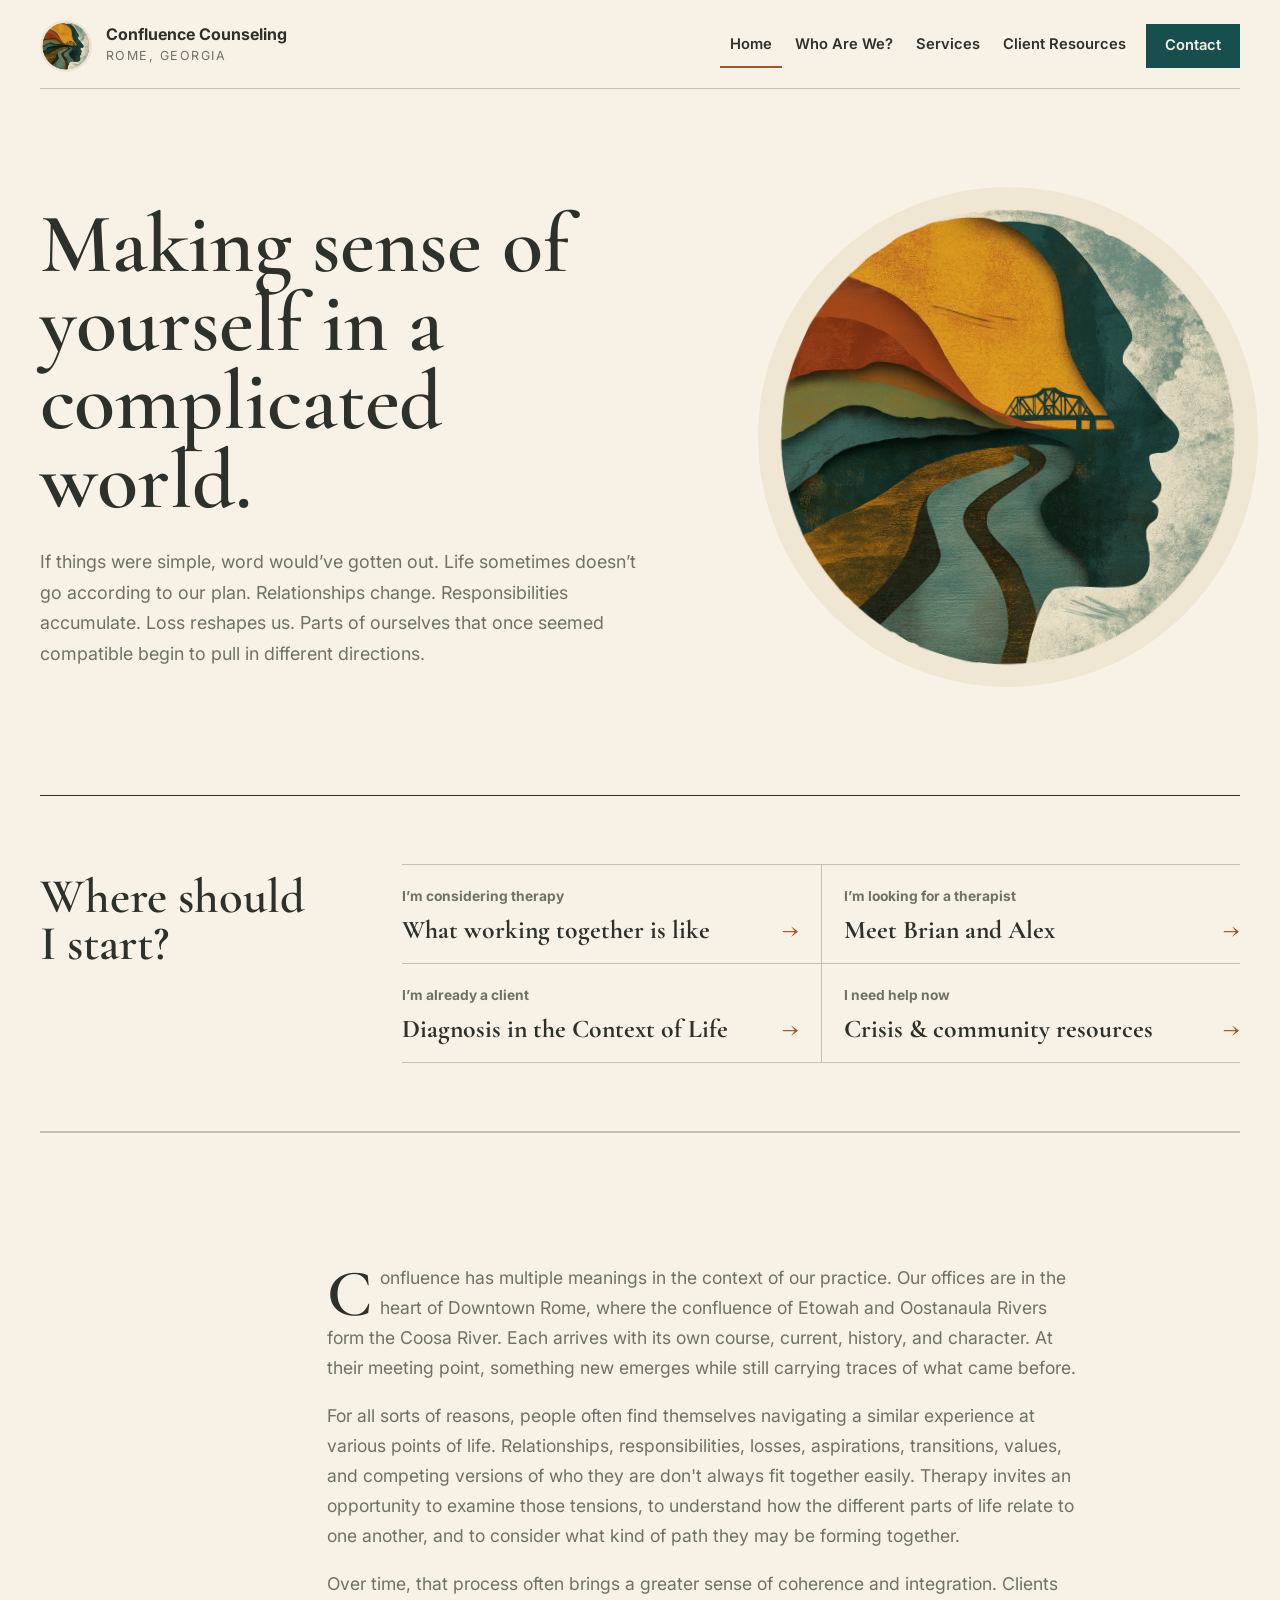
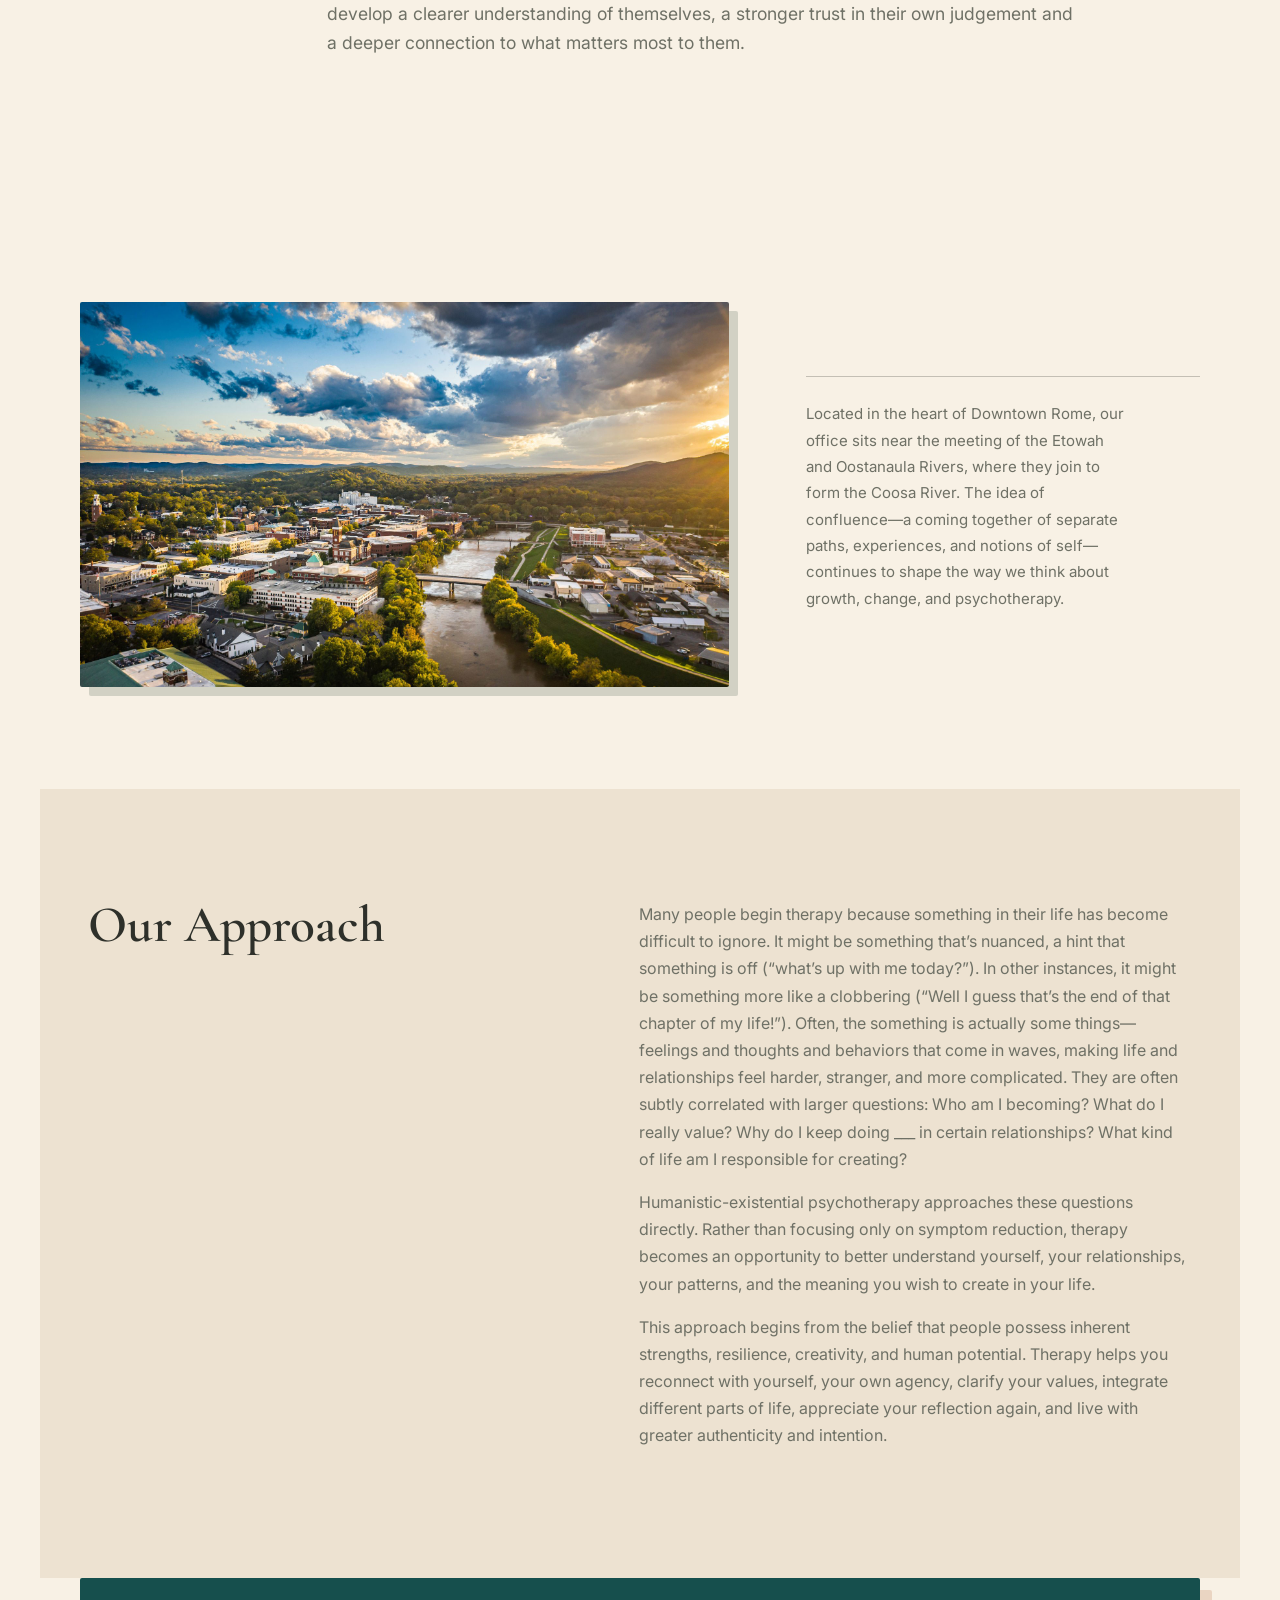
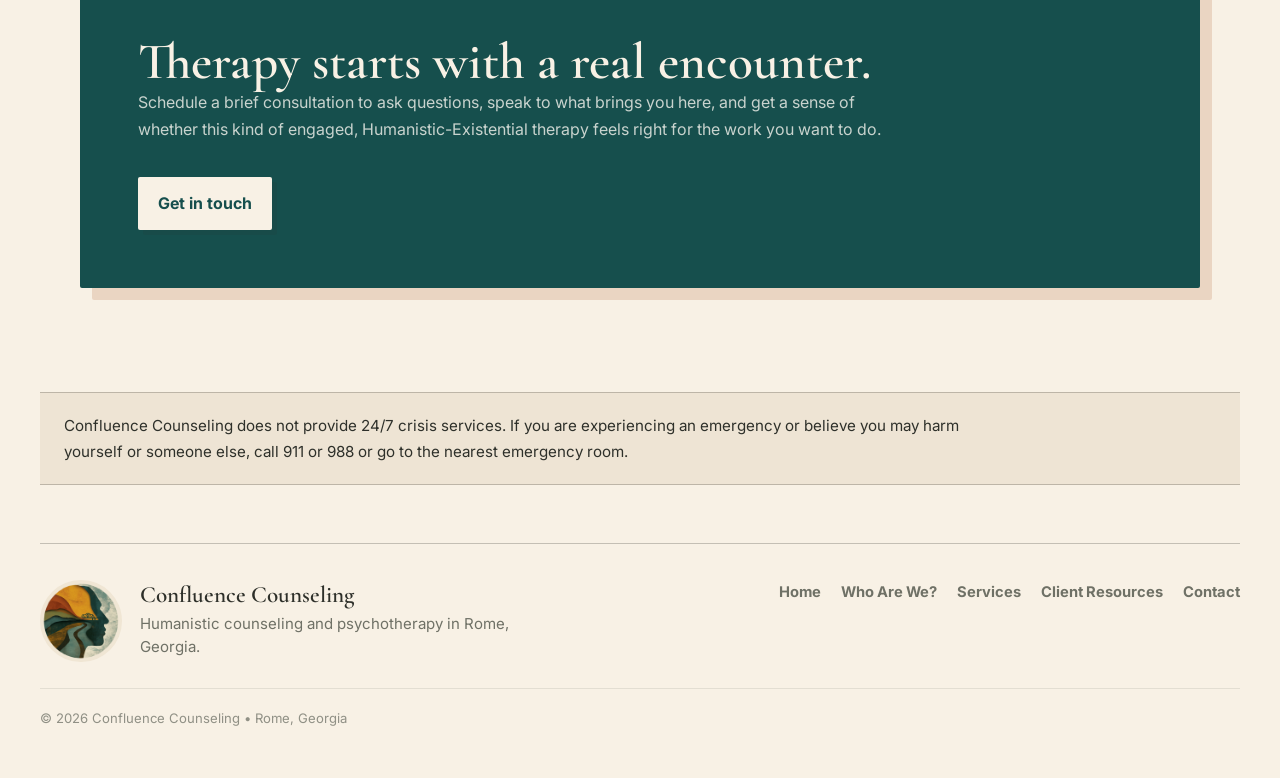
==== commit 6006529f: "Update website copy and simplify section headings" ====
--- a/index.html
+++ b/index.html
@@ -42,7 +42,6 @@
   <main>
     <section class="hero">
       <div class="hero-content">
-        <p class="eyebrow">Humanistic-Existential Psychotherapy in Rome, Georgia</p>
         <h1>Making sense of yourself in a complicated world.</h1>
         <p class="hero-copy">If things were simple, word would&rsquo;ve gotten out. Life sometimes doesn&rsquo;t go according to our plan. Relationships change. Responsibilities accumulate. Loss reshapes us. Parts of ourselves that once seemed compatible begin to pull in different directions.</p>
       </div>
@@ -53,7 +52,6 @@
 
     <section class="start-orientation" id="where-to-start" aria-labelledby="start-orientation-heading">
       <div class="start-orientation-heading">
-        <p class="eyebrow">Find your way</p>
         <h2 id="start-orientation-heading">Where should I start?</h2>
       </div>
       <div class="start-pathways">
@@ -76,10 +74,8 @@
       </div>
     </section>
 
-    <section class="intro-section">
-      <div class="section-label">Humanistic-existential therapy</div>
+    <section class="intro-section intro-section-drop-cap">
       <div class="intro-copy">
-        <h2>Where different parts of life come together.</h2>
         <p>Confluence has multiple meanings in the context of our practice. Our offices are in the heart of Downtown Rome, where the confluence of Etowah and Oostanaula Rivers form the Coosa River. Each arrives with its own course, current, history, and character. At their meeting point, something new emerges while still carrying traces of what came before.</p>
         <p>For all sorts of reasons, people often find themselves navigating a similar experience at various points of life. Relationships, responsibilities, losses, aspirations, transitions, values, and competing versions of who they are don't always fit together easily. Therapy invites an opportunity to examine those tensions, to understand how the different parts of life relate to one another, and to consider what kind of path they may be forming together.</p>
         <p>Over time, that process often brings a greater sense of coherence and integration. Clients develop a clearer understanding of themselves, a stronger trust in their own judgement and a deeper connection to what matters most to them.</p>
@@ -97,18 +93,16 @@
 
     <section class="split-section">
       <div>
-        <p class="eyebrow">Our Approach</p>
-        <h2>A practice built around depth, agency, and relationship.</h2>
+        <h2>Our Approach</h2>
       </div>
       <div class="quiet-list">
-        <p>Many people begin therapy because something in their life has become difficult to ignore. It might be something that&rsquo;s nuanced, a hint that something is off (&ldquo;what&rsquo;s up with me today?&rdquo;). In other instances, it might be something more like a clobbering (&ldquo;Well I guess that&rsquo;s the end of that chapter of my life!&rdquo;). Often, the something is actually <em>some things</em>&mdash;feelings and thoughts and behaviors that come in waves, making life and relationships feel harder, stranger, and more complicated. They are often subtly correlated with larger questions: Who am I becoming? What do I really value? Why do I keep doing ___ in certain relationships? What kind of life am I responsible for creating?</p>
+        <p>Many people begin therapy because something in their life has become difficult to ignore. It might be something that&rsquo;s nuanced, a hint that something is off (&ldquo;what&rsquo;s up with me today?&rdquo;). In other instances, it might be something more like a clobbering (&ldquo;Well I guess that&rsquo;s the end of that chapter of my life!&rdquo;). Often, the something is actually some things&mdash;feelings and thoughts and behaviors that come in waves, making life and relationships feel harder, stranger, and more complicated. They are often subtly correlated with larger questions: Who am I becoming? What do I really value? Why do I keep doing ___ in certain relationships? What kind of life am I responsible for creating?</p>
         <p>Humanistic-existential psychotherapy approaches these questions directly. Rather than focusing only on symptom reduction, therapy becomes an opportunity to better understand yourself, your relationships, your patterns, and the meaning you wish to create in your life.</p>
-        <p>This approach begins from the belief that people possess inherent strengths, resilience, creativity, and human potential. Therapy does not impose answers from the outside. It helps you reconnect with yourself, your own agency, clarify your values, integrate different parts of life, appreciate your reflection again, and live with greater authenticity and intention.</p>
+        <p>This approach begins from the belief that people possess inherent strengths, resilience, creativity, and human potential. Therapy helps you reconnect with yourself, your own agency, clarify your values, integrate different parts of life, appreciate your reflection again, and live with greater authenticity and intention.</p>
       </div>
     </section>
 
     <section class="cta-section">
-      <p class="eyebrow">Begin with a conversation</p>
       <h2>Therapy starts with a real encounter.</h2>
       <p>Schedule a brief consultation to ask questions, speak to what brings you here, and get a sense of whether this kind of engaged, Humanistic-Existential therapy feels right for the work you want to do.</p>
       <a class="button primary" href="contact.html">Get in touch</a>
@@ -138,5 +132,8 @@
     </div>
     <p class="footer-copyright">© 2026 Confluence Counseling • Rome, Georgia</p>
   </footer>
+  <!-- Cloudflare Web Analytics -->
+  <script type="module" src="https://static.cloudflareinsights.com/beacon.min.js" data-cf-beacon='{"token":"ea57af6bfa5d4cd5b3e2981929c6101a"}'></script>
+  <!-- End Cloudflare Web Analytics -->
 </body>
 </html>
--- a/styles.css
+++ b/styles.css
@@ -2457,6 +2457,20 @@
   max-width: 900px;
 }
 
+.intro-section-drop-cap .intro-copy {
+  grid-column: 2;
+}
+
+.intro-section-drop-cap .intro-copy > p:first-child::first-letter {
+  float: left;
+  margin: 0.08em 0.12em 0 0;
+  color: var(--ink);
+  font-family: "Cormorant Garamond", Georgia, serif;
+  font-size: 4.15rem;
+  font-weight: 600;
+  line-height: 0.78;
+}
+
 .intro-copy h2,
 .split-section h2,
 .page-hero h1,
@@ -3248,6 +3262,10 @@
     max-width: 760px;
   }
 
+  .intro-section-drop-cap .intro-copy {
+    grid-column: 1;
+  }
+
   .place-feature-figure {
     max-width: 760px;
     margin: 0 auto;
@@ -3353,6 +3371,7 @@
   }
 
   .hero-visual {
+    justify-items: center;
     min-height: auto;
   }
 
@@ -3782,7 +3801,7 @@
 
 .contact-layout-review {
   max-width: 1200px;
-  grid-template-columns: minmax(0, 1.12fr) minmax(420px, 0.88fr);
+  grid-template-columns: minmax(300px, 0.72fr) minmax(0, 1.28fr);
   align-items: start;
   gap: clamp(22px, 3vw, 36px);
   margin-bottom: clamp(52px, 7vw, 84px);
@@ -3794,25 +3813,6 @@
   padding: clamp(26px, 4vw, 38px);
 }
 
-.clinician-contact-grid {
-  display: grid;
-  grid-template-columns: repeat(2, minmax(0, 1fr));
-  margin-top: 18px;
-  border-top: 1px solid var(--ink);
-  border-bottom: 1px solid var(--ink);
-}
-
-.contact-directory-section {
-  min-width: 0;
-  padding: 28px 28px 30px 0;
-}
-
-.contact-directory-section + .contact-directory-section {
-  padding-right: 0;
-  padding-left: 28px;
-  border-left: 1px solid var(--ink);
-}
-
 .contact-directory h2 {
   margin-top: 9px;
   font-size: clamp(2rem, 3.2vw, 3.25rem);
@@ -3836,18 +3836,45 @@
   overflow-wrap: anywhere;
 }
 
-.general-inquiries {
-  display: grid;
-  grid-template-columns: minmax(0, 1.4fr) minmax(140px, 0.6fr);
-  gap: 24px;
-  padding-top: 24px;
+.form-direct-contact {
+  margin: 28px 0 24px;
+  padding: 20px 0;
+  border-top: 1px solid var(--line);
+  border-bottom: 1px solid var(--line);
+}
+
+.form-direct-contact > p {
+  margin: 0 0 16px;
   color: var(--muted);
-  font-size: 0.9rem;
+  font-size: 0.92rem;
   line-height: 1.55;
 }
 
-.general-inquiries p {
-  margin: 0;
+.form-direct-contact-grid {
+  display: grid;
+  grid-template-columns: repeat(2, minmax(0, 1fr));
+  gap: 18px;
+}
+
+.form-direct-contact-grid > div {
+  min-width: 0;
+  display: grid;
+  gap: 5px;
+}
+
+.form-direct-contact-grid strong {
+  margin-bottom: 3px;
+  font-family: "Cormorant Garamond", Georgia, serif;
+  font-size: 1.35rem;
+  line-height: 1.1;
+}
+
+.form-direct-contact-grid a {
+  color: var(--moss);
+  font-size: 0.86rem;
+  font-weight: 800;
+  line-height: 1.45;
+  overflow-wrap: anywhere;
 }
 
 .contact-form-intro > p:last-child {
@@ -3960,8 +3987,7 @@
 
   .start-pathways,
   .form-preferences,
-  .clinician-contact-grid,
-  .general-inquiries {
+  .form-direct-contact-grid {
     grid-template-columns: 1fr;
   }
 
@@ -3991,24 +4017,7 @@
     padding: 22px;
   }
 
-  .contact-directory-section + .contact-directory-section {
-    padding-top: 28px;
-    padding-left: 0;
-    border-top: 1px solid var(--ink);
-    border-left: 0;
-  }
-
-  .contact-directory-section {
-    padding-right: 0;
-    padding-bottom: 28px;
-  }
-
-  .contact-directory-section + .contact-directory-section {
-    padding-bottom: 30px;
-  }
-
-  .general-inquiries {
-    gap: 12px;
-    padding-left: 0;
-  }
-}
+  .form-direct-contact-grid {
+    gap: 16px;
+  }
+}
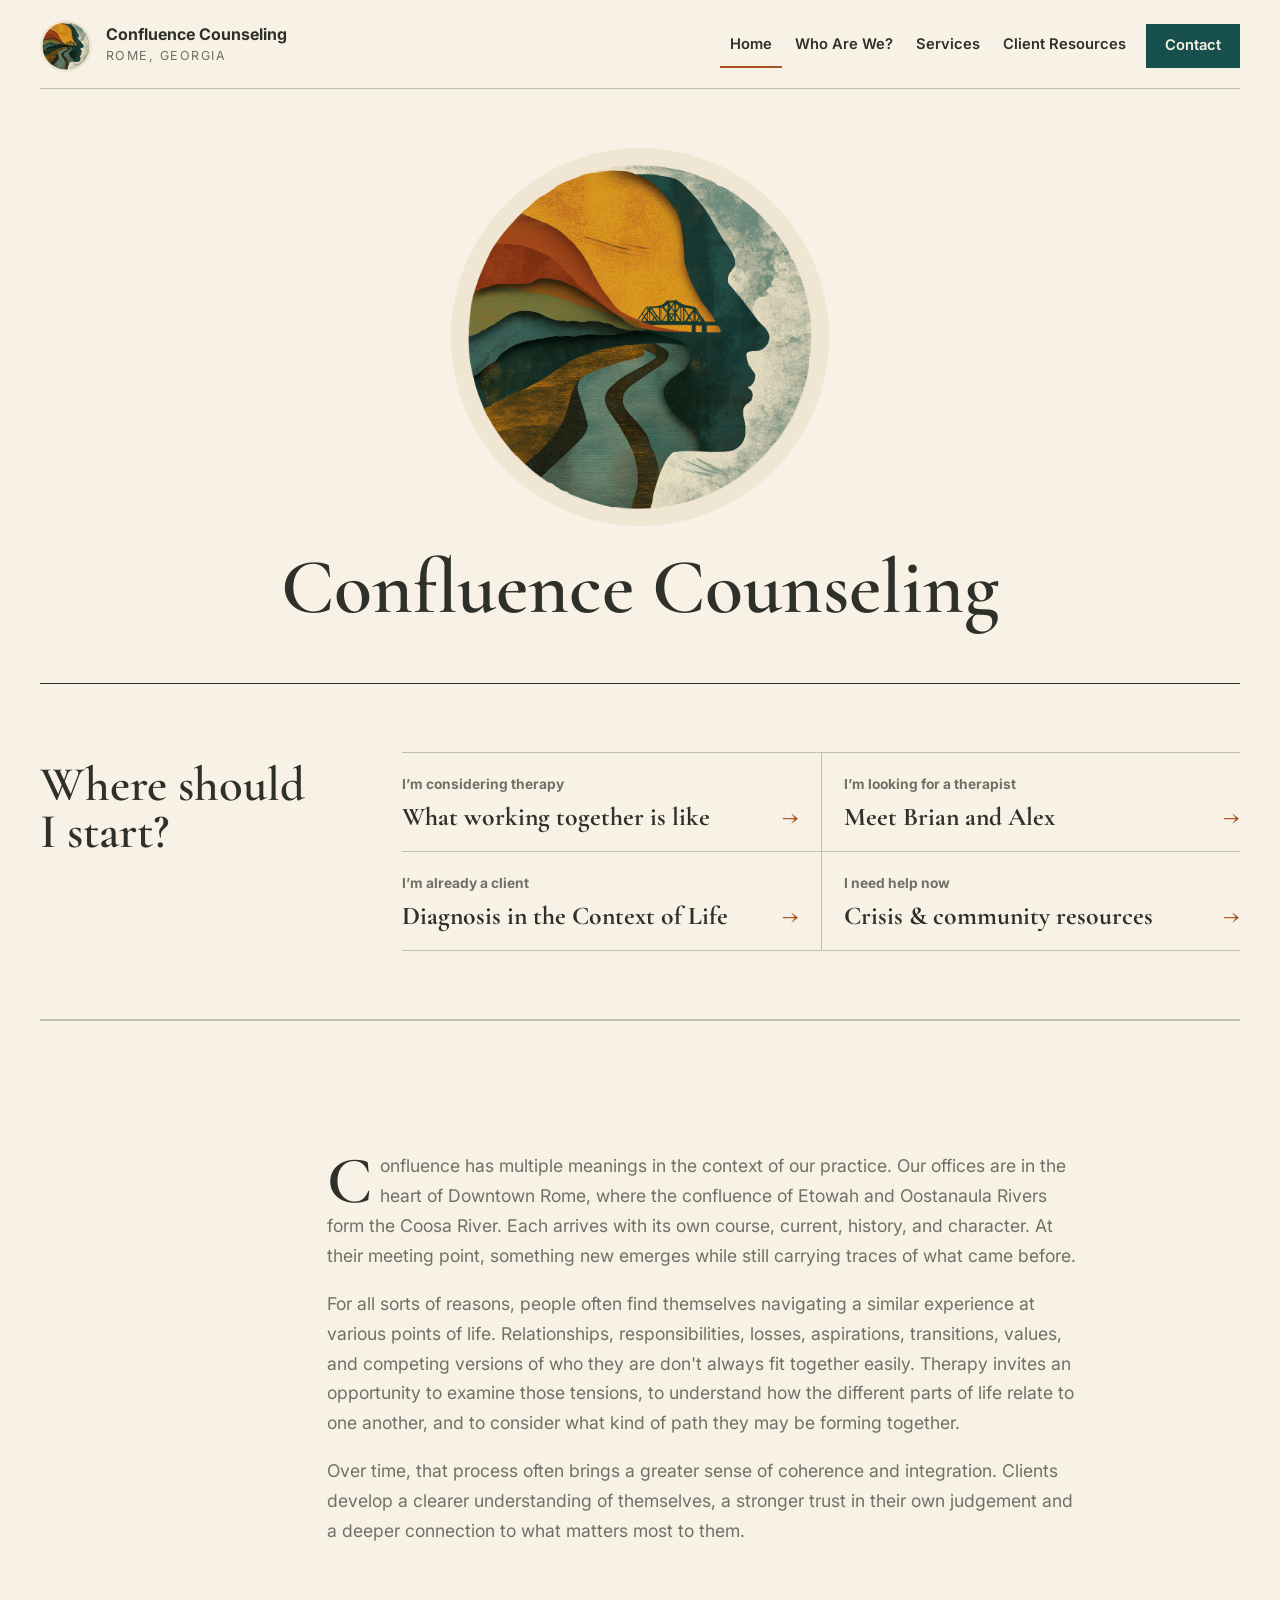
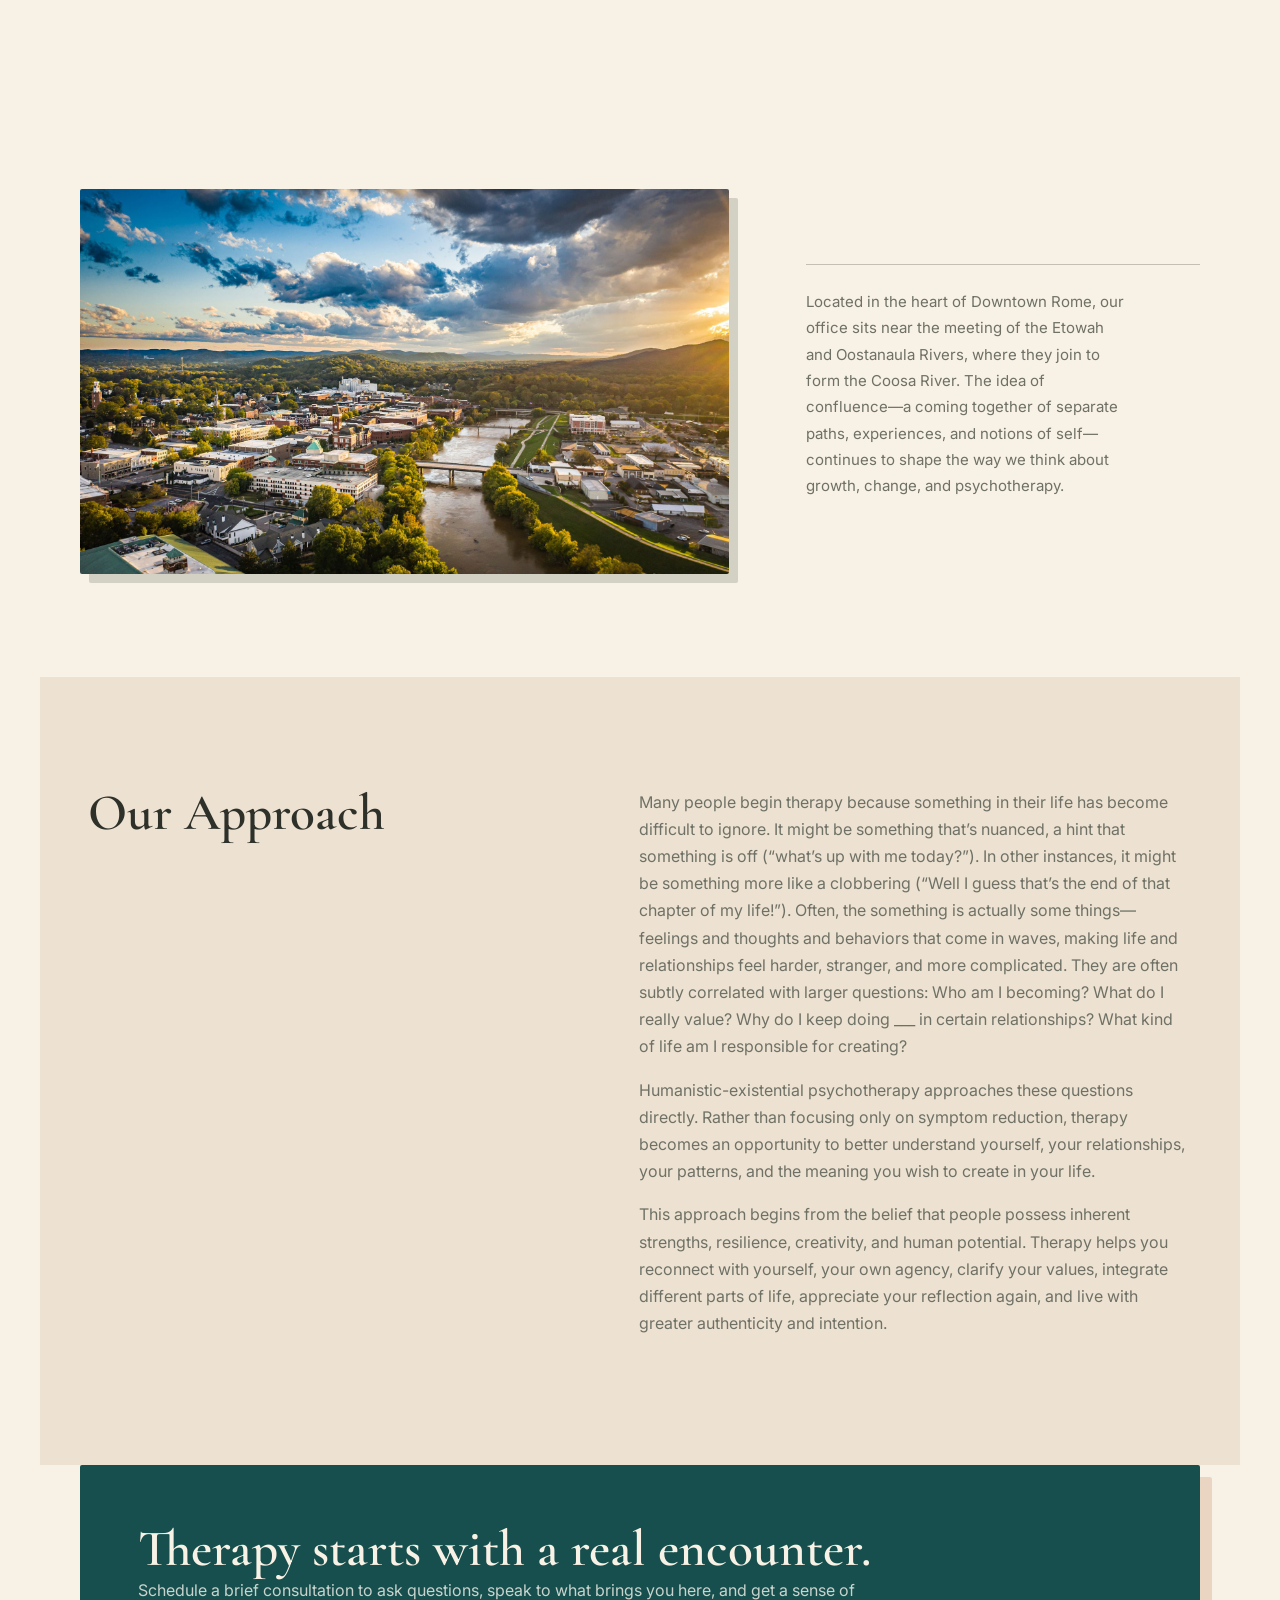
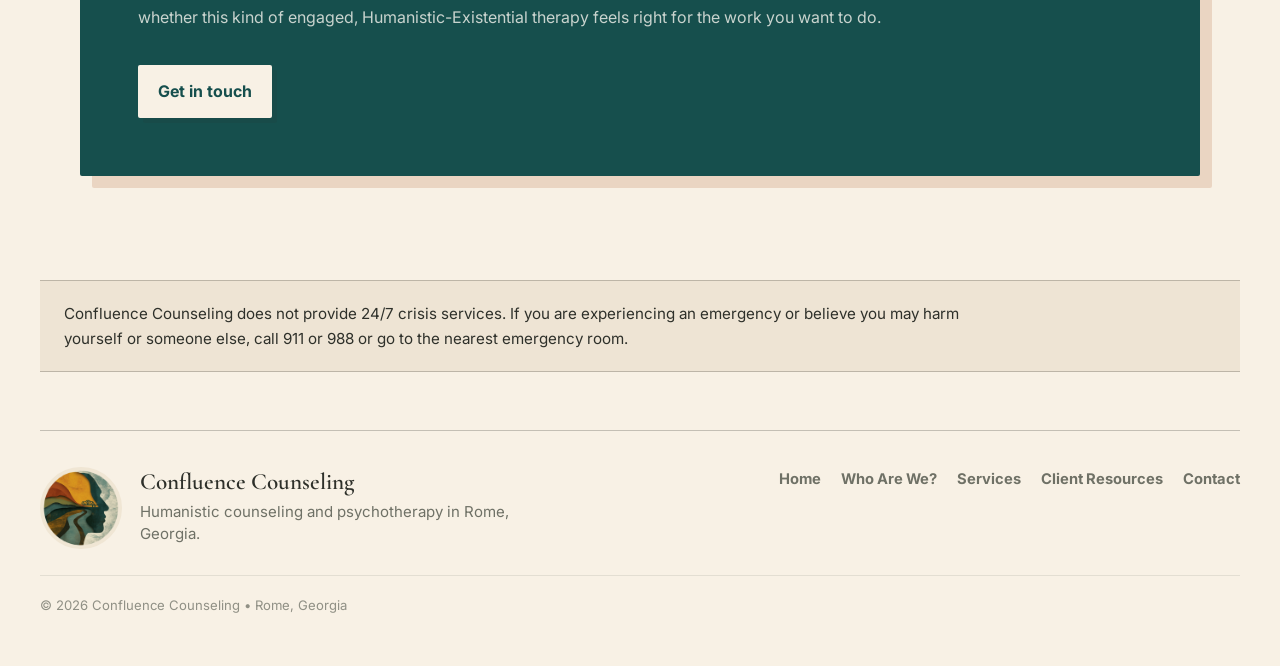
==== commit 176977f5: "Redesign homepage hero around brand" ====
--- a/index.html
+++ b/index.html
@@ -40,13 +40,10 @@
   </header>
 
   <main>
-    <section class="hero">
-      <div class="hero-content">
-        <h1>Making sense of yourself in a complicated world.</h1>
-        <p class="hero-copy">If things were simple, word would&rsquo;ve gotten out. Life sometimes doesn&rsquo;t go according to our plan. Relationships change. Responsibilities accumulate. Loss reshapes us. Parts of ourselves that once seemed compatible begin to pull in different directions.</p>
-      </div>
-      <div class="hero-visual" aria-label="Confluence Counseling logo featuring river, profile, landscape, and bridge imagery">
-        <img class="hero-logo-image" src="assets/confluence-logo.png" alt="Confluence Counseling logo with river, human profile, landscape, and bridge imagery">
+    <section class="hero hero-brand" aria-labelledby="hero-title">
+      <div class="hero-brand-lockup">
+        <img class="hero-brand-logo" src="assets/confluence-logo.png" alt="Confluence Counseling logo with river, human profile, landscape, and bridge imagery">
+        <h1 id="hero-title">Confluence Counseling</h1>
       </div>
     </section>
 
--- a/styles.css
+++ b/styles.css
@@ -4021,3 +4021,67 @@
     gap: 16px;
   }
 }
+
+/* Centered homepage brand hero */
+.hero.hero-brand {
+  min-height: clamp(470px, 66svh, 650px);
+  grid-template-columns: 1fr;
+  place-items: center;
+  padding: clamp(36px, 5vh, 52px) 0;
+}
+
+.hero-brand-lockup {
+  display: flex;
+  flex-direction: column;
+  align-items: center;
+  text-align: center;
+}
+
+.hero-brand-logo {
+  width: clamp(290px, min(32vw, 42svh), 380px);
+  height: auto;
+  display: block;
+  border-radius: 50%;
+}
+
+.hero.hero-brand h1 {
+  max-width: none;
+  margin-top: clamp(20px, 2.8vh, 28px);
+  font-size: clamp(3.2rem, 6.1vw, 5.7rem);
+  line-height: 0.92;
+  white-space: nowrap;
+}
+
+@media (max-width: 900px) {
+  .hero.hero-brand {
+    min-height: clamp(430px, 58svh, 540px);
+    padding: clamp(30px, 5vh, 44px) 0;
+  }
+
+  .hero-brand-logo {
+    width: clamp(240px, min(42vw, 38svh), 320px);
+  }
+}
+
+@media (max-width: 640px) {
+  .hero.hero-brand {
+    min-height: auto;
+    padding: 48px 0 58px;
+  }
+
+  .hero-brand-logo {
+    width: min(76vw, 300px);
+  }
+
+  .hero.hero-brand h1 {
+    margin-top: 22px;
+    font-size: clamp(2.55rem, 12vw, 4rem);
+  }
+}
+
+@media (max-width: 390px) {
+  .hero.hero-brand h1 {
+    font-size: 2.5rem;
+    letter-spacing: -0.035em;
+  }
+}
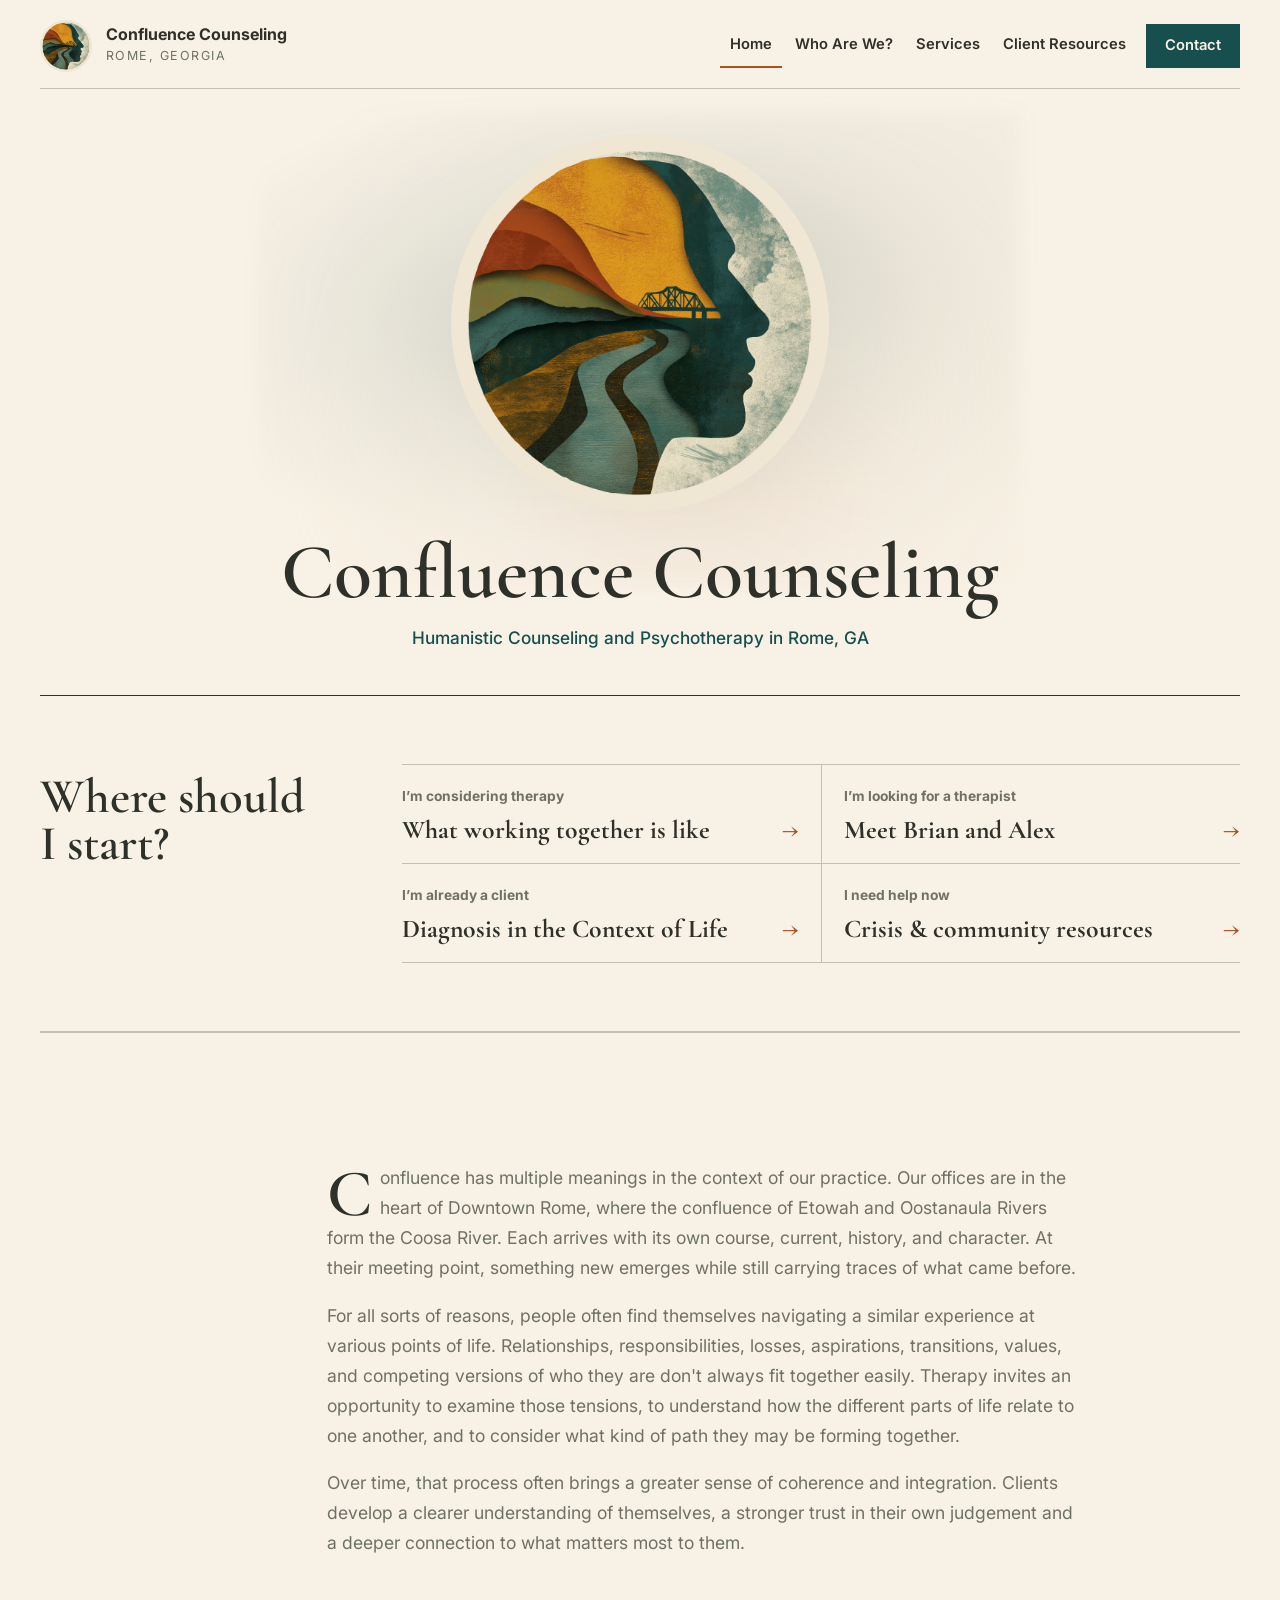
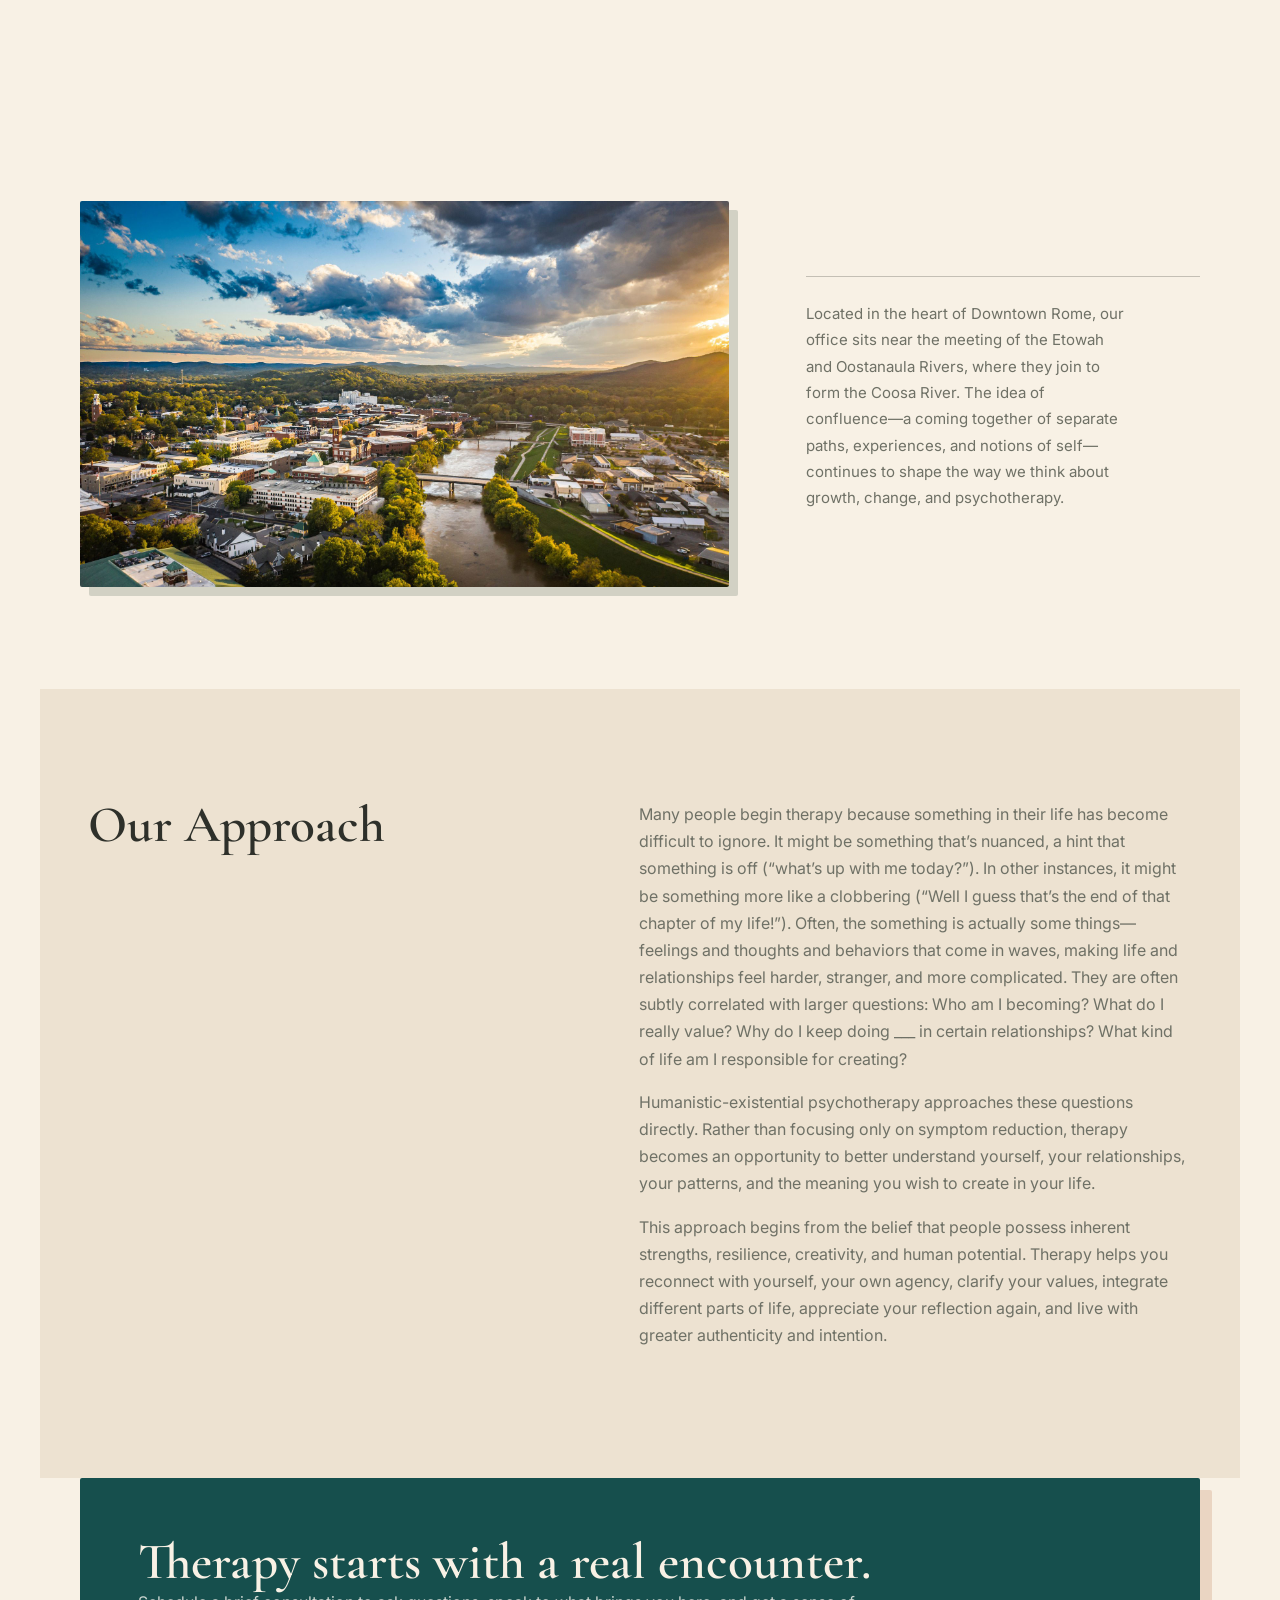
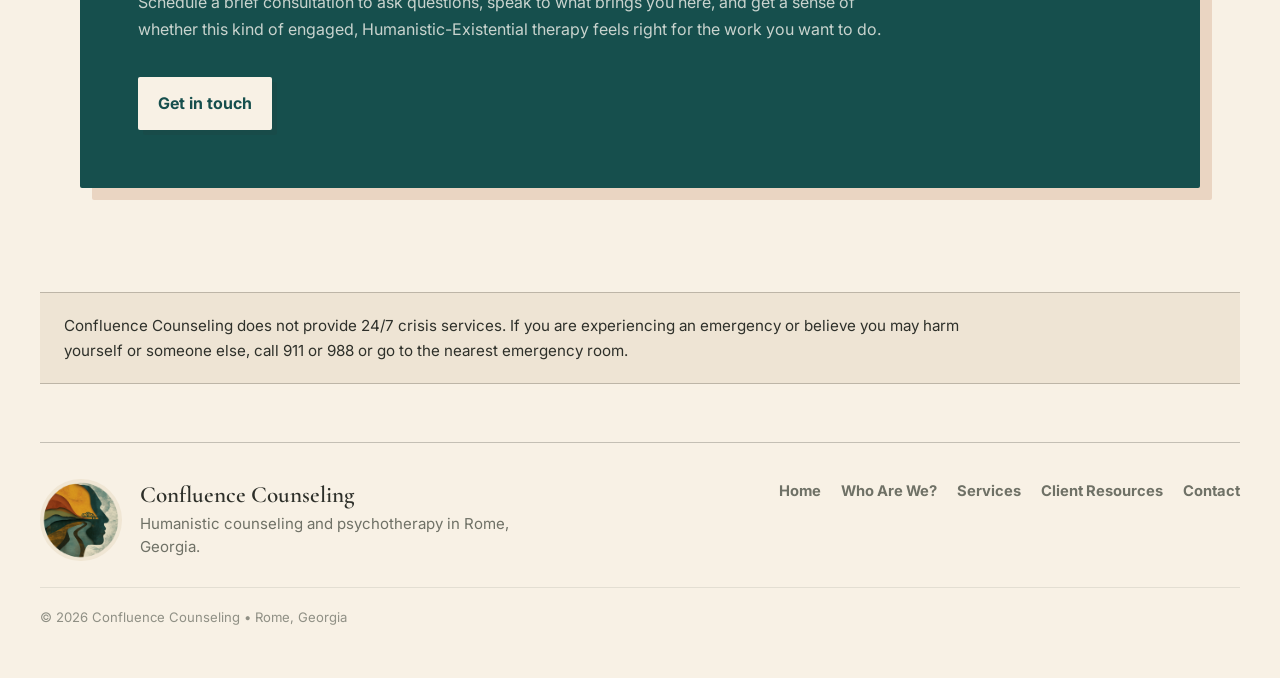
==== commit de2a030e: "Refine homepage hero subtitle and atmosphere" ====
--- a/index.html
+++ b/index.html
@@ -44,6 +44,7 @@
       <div class="hero-brand-lockup">
         <img class="hero-brand-logo" src="assets/confluence-logo.png" alt="Confluence Counseling logo with river, human profile, landscape, and bridge imagery">
         <h1 id="hero-title">Confluence Counseling</h1>
+        <p class="hero-brand-subtitle">Humanistic Counseling and Psychotherapy in Rome, GA</p>
       </div>
     </section>
 
--- a/styles.css
+++ b/styles.css
@@ -4028,6 +4028,24 @@
   grid-template-columns: 1fr;
   place-items: center;
   padding: clamp(36px, 5vh, 52px) 0;
+  isolation: isolate;
+}
+
+.hero.hero-brand::before {
+  content: "";
+  position: absolute;
+  z-index: -1;
+  top: 4%;
+  left: 50%;
+  width: min(760px, 78vw);
+  height: min(470px, 54svh);
+  transform: translateX(-50%);
+  background:
+    radial-gradient(ellipse at 38% 45%, rgba(22, 79, 77, 0.13) 0%, rgba(22, 79, 77, 0.055) 28%, transparent 62%),
+    radial-gradient(ellipse at 66% 31%, rgba(111, 127, 112, 0.16) 0%, rgba(111, 127, 112, 0.06) 32%, transparent 67%),
+    radial-gradient(ellipse at 57% 72%, rgba(169, 82, 34, 0.09) 0%, rgba(229, 216, 195, 0.12) 34%, transparent 68%);
+  filter: blur(10px);
+  pointer-events: none;
 }
 
 .hero-brand-lockup {
@@ -4035,6 +4053,8 @@
   flex-direction: column;
   align-items: center;
   text-align: center;
+  position: relative;
+  z-index: 1;
 }
 
 .hero-brand-logo {
@@ -4052,6 +4072,15 @@
   white-space: nowrap;
 }
 
+.hero-brand-subtitle {
+  max-width: 34rem;
+  margin: clamp(13px, 1.8vh, 18px) 0 0;
+  color: var(--moss);
+  font-size: clamp(1.0625rem, 1.35vw, 1.1875rem);
+  font-weight: 500;
+  line-height: 1.45;
+}
+
 @media (max-width: 900px) {
   .hero.hero-brand {
     min-height: clamp(430px, 58svh, 540px);
@@ -4061,6 +4090,12 @@
   .hero-brand-logo {
     width: clamp(240px, min(42vw, 38svh), 320px);
   }
+
+  .hero.hero-brand::before {
+    top: 8%;
+    width: min(650px, 88vw);
+    height: min(420px, 48svh);
+  }
 }
 
 @media (max-width: 640px) {
@@ -4077,6 +4112,21 @@
     margin-top: 22px;
     font-size: clamp(2.55rem, 12vw, 4rem);
   }
+
+  .hero.hero-brand::before {
+    top: 7%;
+    width: 118%;
+    height: 350px;
+    opacity: 0.82;
+  }
+
+  .hero-brand-subtitle {
+    max-width: 21rem;
+    margin-top: 12px;
+    padding: 0 10px;
+    font-size: 1rem;
+    line-height: 1.4;
+  }
 }
 
 @media (max-width: 390px) {
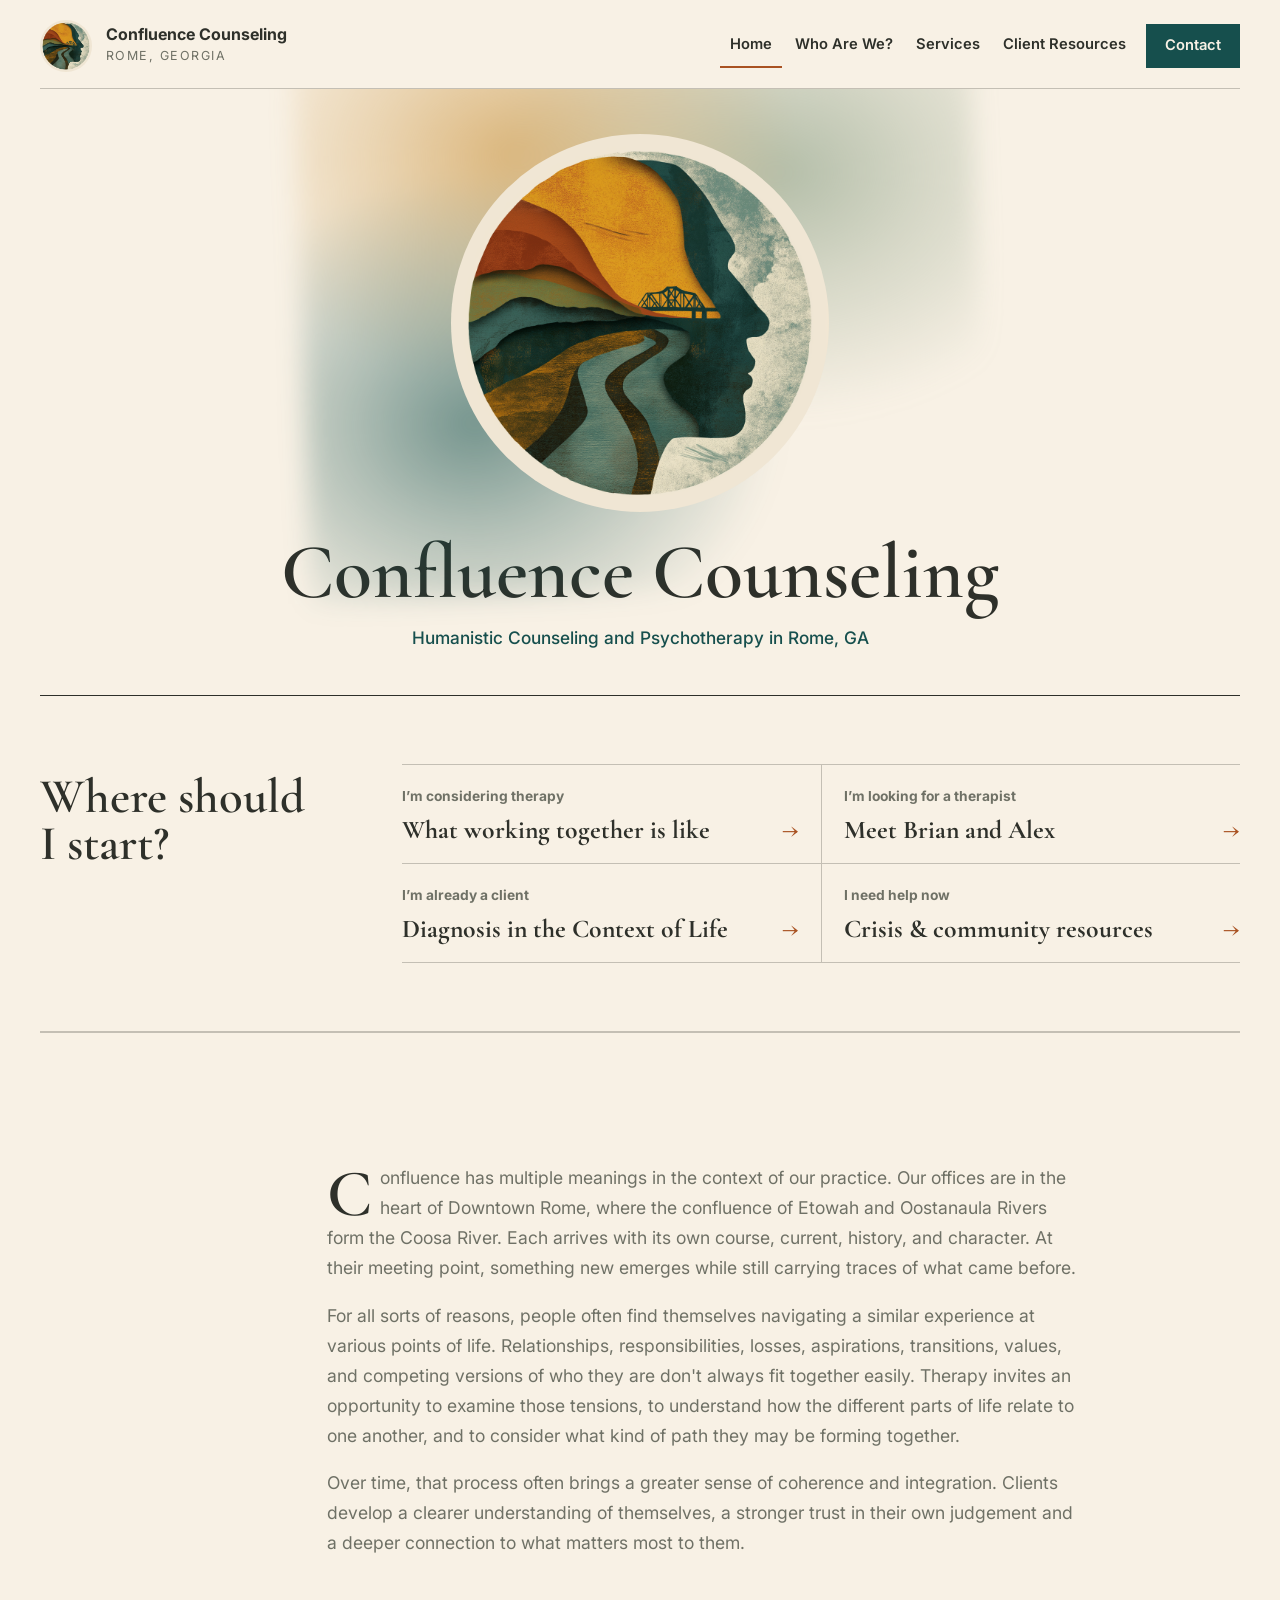
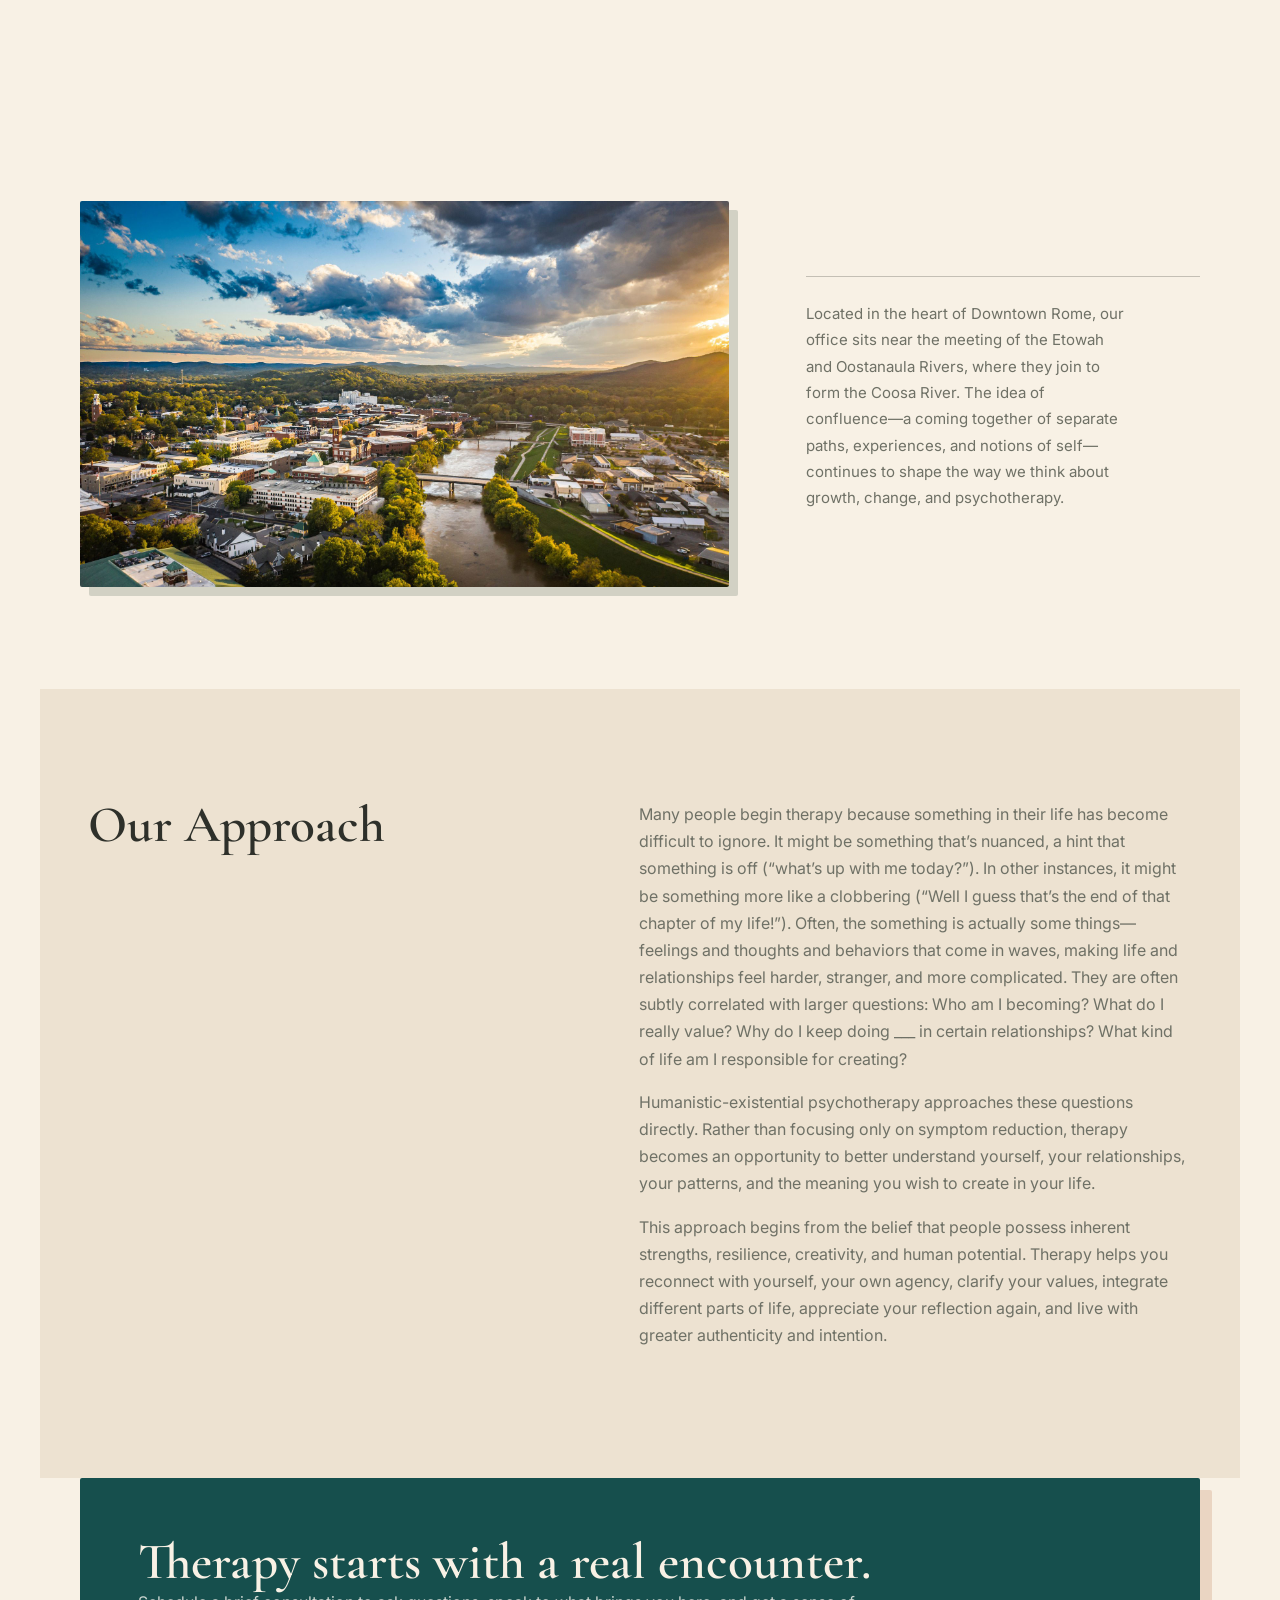
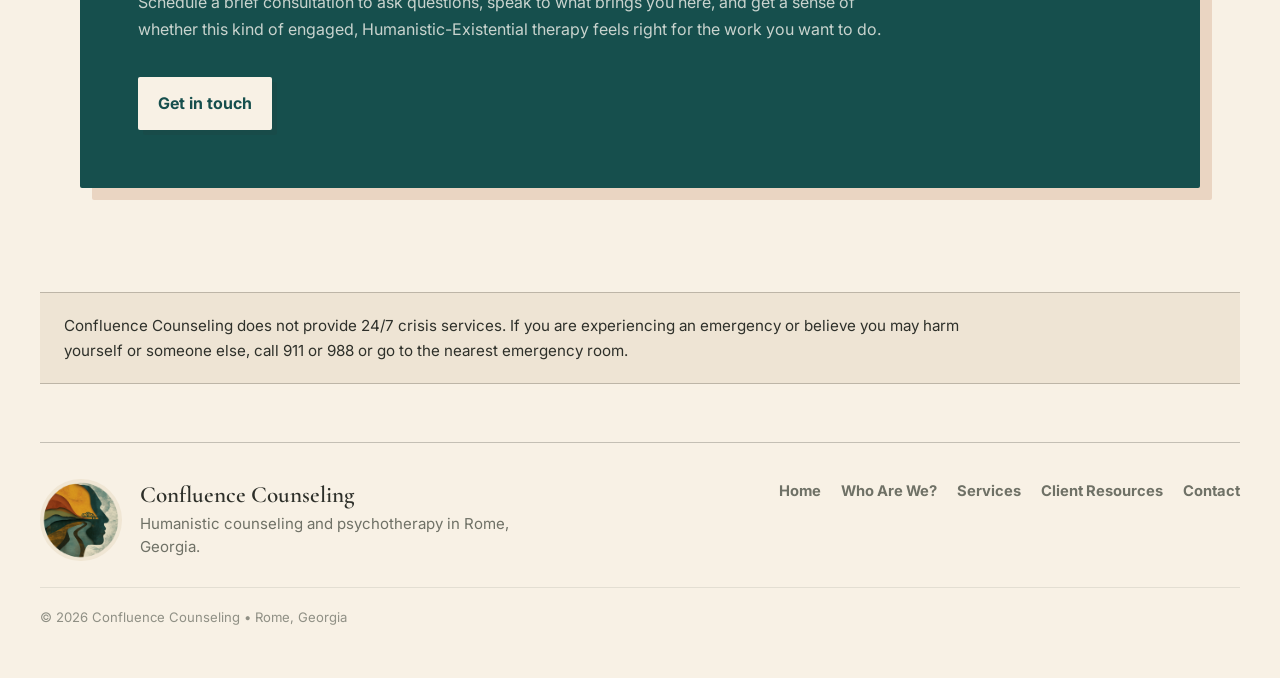
==== commit 42709bed: "Anchor hero color wash to logo" ====
--- a/index.html
+++ b/index.html
@@ -42,7 +42,9 @@
   <main>
     <section class="hero hero-brand" aria-labelledby="hero-title">
       <div class="hero-brand-lockup">
-        <img class="hero-brand-logo" src="assets/confluence-logo.png" alt="Confluence Counseling logo with river, human profile, landscape, and bridge imagery">
+        <div class="hero-brand-mark">
+          <img class="hero-brand-logo" src="assets/confluence-logo.png" alt="Confluence Counseling logo with river, human profile, landscape, and bridge imagery">
+        </div>
         <h1 id="hero-title">Confluence Counseling</h1>
         <p class="hero-brand-subtitle">Humanistic Counseling and Psychotherapy in Rome, GA</p>
       </div>
--- a/styles.css
+++ b/styles.css
@@ -4031,23 +4031,6 @@
   isolation: isolate;
 }
 
-.hero.hero-brand::before {
-  content: "";
-  position: absolute;
-  z-index: -1;
-  top: 4%;
-  left: 50%;
-  width: min(760px, 78vw);
-  height: min(470px, 54svh);
-  transform: translateX(-50%);
-  background:
-    radial-gradient(ellipse at 38% 45%, rgba(22, 79, 77, 0.13) 0%, rgba(22, 79, 77, 0.055) 28%, transparent 62%),
-    radial-gradient(ellipse at 66% 31%, rgba(111, 127, 112, 0.16) 0%, rgba(111, 127, 112, 0.06) 32%, transparent 67%),
-    radial-gradient(ellipse at 57% 72%, rgba(169, 82, 34, 0.09) 0%, rgba(229, 216, 195, 0.12) 34%, transparent 68%);
-  filter: blur(10px);
-  pointer-events: none;
-}
-
 .hero-brand-lockup {
   display: flex;
   flex-direction: column;
@@ -4057,8 +4040,32 @@
   z-index: 1;
 }
 
+.hero-brand-mark {
+  width: clamp(290px, min(32vw, 42svh), 380px);
+  position: relative;
+  display: grid;
+  place-items: center;
+  isolation: isolate;
+}
+
+.hero-brand-mark::before {
+  content: "";
+  position: absolute;
+  z-index: 0;
+  inset: -125px -150px -80px;
+  background:
+    radial-gradient(ellipse 45% 43% at 25% 70%, rgba(23, 79, 76, 0.58) 0%, rgba(23, 79, 76, 0.31) 42%, transparent 100%),
+    radial-gradient(ellipse 43% 40% at 31% 24%, rgba(194, 139, 53, 0.56) 0%, rgba(194, 139, 53, 0.29) 43%, transparent 100%),
+    radial-gradient(ellipse 46% 42% at 72% 29%, rgba(135, 155, 130, 0.60) 0%, rgba(135, 155, 130, 0.31) 44%, transparent 100%);
+  filter: blur(13px) saturate(1.08);
+  transform: rotate(-2deg);
+  pointer-events: none;
+}
+
 .hero-brand-logo {
-  width: clamp(290px, min(32vw, 42svh), 380px);
+  position: relative;
+  z-index: 1;
+  width: 100%;
   height: auto;
   display: block;
   border-radius: 50%;
@@ -4087,14 +4094,8 @@
     padding: clamp(30px, 5vh, 44px) 0;
   }
 
-  .hero-brand-logo {
+  .hero-brand-mark {
     width: clamp(240px, min(42vw, 38svh), 320px);
-  }
-
-  .hero.hero-brand::before {
-    top: 8%;
-    width: min(650px, 88vw);
-    height: min(420px, 48svh);
   }
 }
 
@@ -4104,20 +4105,18 @@
     padding: 48px 0 58px;
   }
 
-  .hero-brand-logo {
+  .hero-brand-mark {
     width: min(76vw, 300px);
+  }
+
+  .hero-brand-mark::before {
+    inset: -72px -62px -48px;
+    filter: blur(11px) saturate(1.05);
   }
 
   .hero.hero-brand h1 {
     margin-top: 22px;
     font-size: clamp(2.55rem, 12vw, 4rem);
-  }
-
-  .hero.hero-brand::before {
-    top: 7%;
-    width: 118%;
-    height: 350px;
-    opacity: 0.82;
   }
 
   .hero-brand-subtitle {
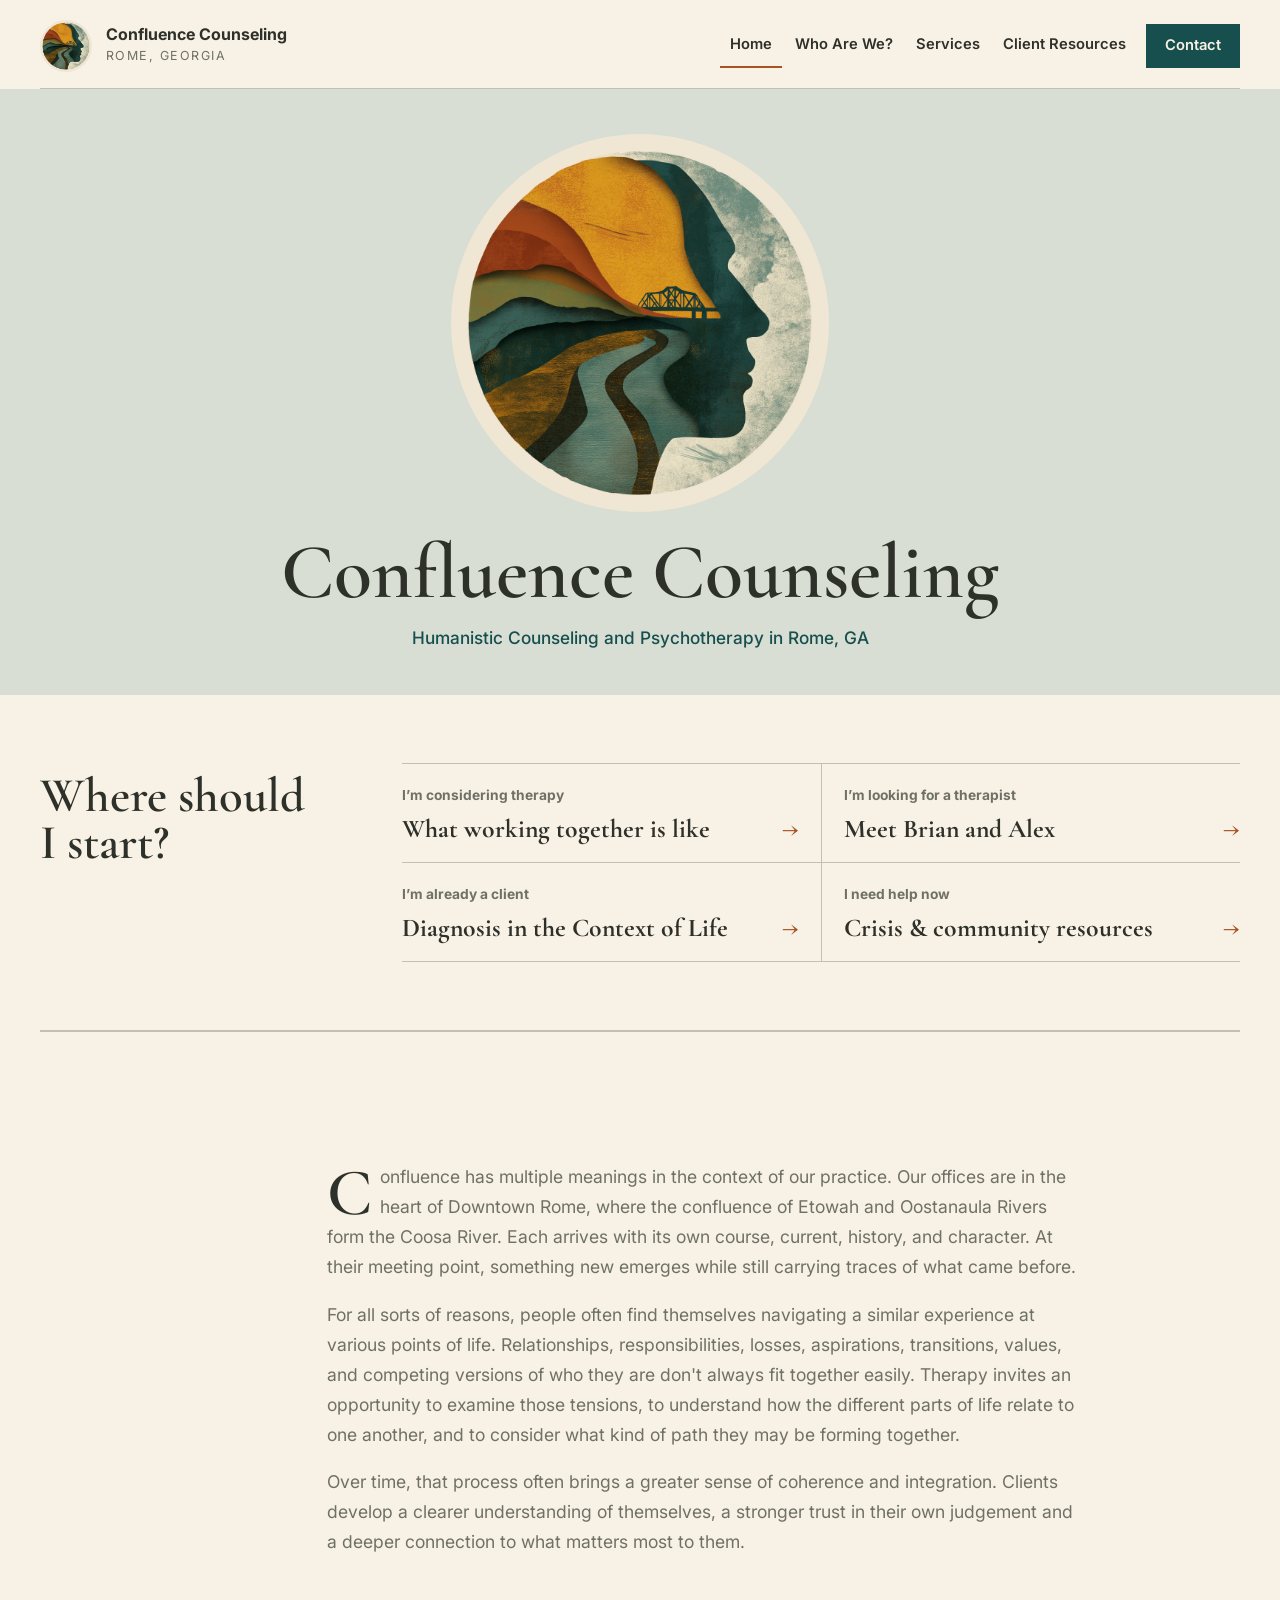
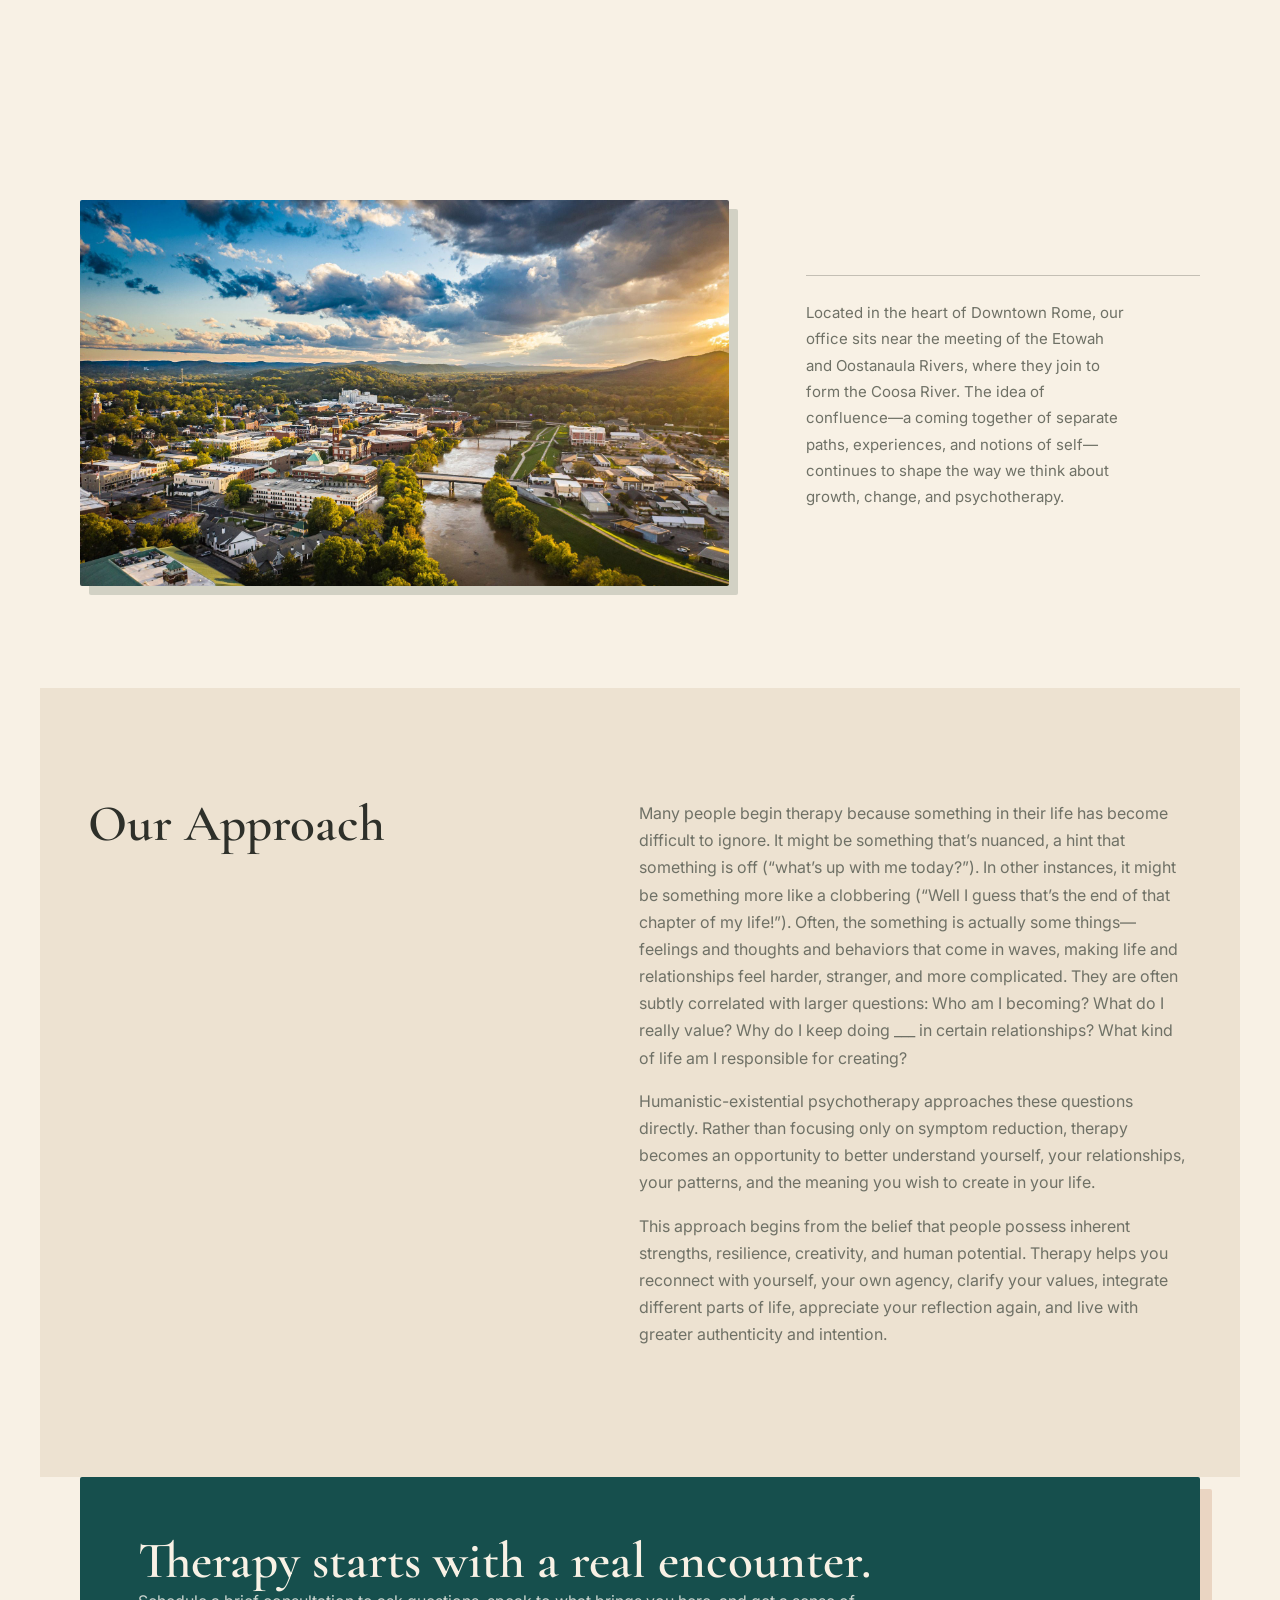
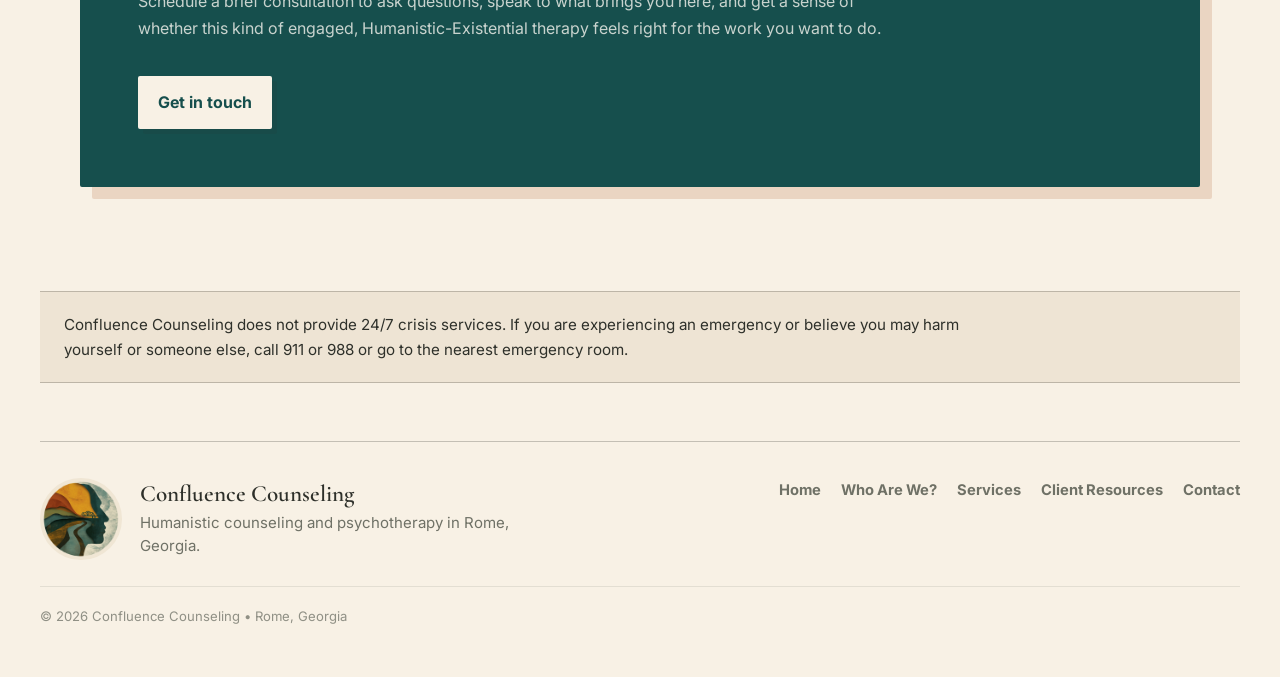
==== commit 52c34573: "Use solid sage background for homepage hero" ====
--- a/index.html
+++ b/index.html
@@ -42,9 +42,7 @@
   <main>
     <section class="hero hero-brand" aria-labelledby="hero-title">
       <div class="hero-brand-lockup">
-        <div class="hero-brand-mark">
-          <img class="hero-brand-logo" src="assets/confluence-logo.png" alt="Confluence Counseling logo with river, human profile, landscape, and bridge imagery">
-        </div>
+        <img class="hero-brand-logo" src="assets/confluence-logo.png" alt="Confluence Counseling logo with river, human profile, landscape, and bridge imagery">
         <h1 id="hero-title">Confluence Counseling</h1>
         <p class="hero-brand-subtitle">Humanistic Counseling and Psychotherapy in Rome, GA</p>
       </div>
--- a/styles.css
+++ b/styles.css
@@ -4024,11 +4024,12 @@
 
 /* Centered homepage brand hero */
 .hero.hero-brand {
+  width: 100%;
   min-height: clamp(470px, 66svh, 650px);
   grid-template-columns: 1fr;
   place-items: center;
   padding: clamp(36px, 5vh, 52px) 0;
-  isolation: isolate;
+  background: #d8ded3;
 }
 
 .hero-brand-lockup {
@@ -4040,32 +4041,8 @@
   z-index: 1;
 }
 
-.hero-brand-mark {
+.hero-brand-logo {
   width: clamp(290px, min(32vw, 42svh), 380px);
-  position: relative;
-  display: grid;
-  place-items: center;
-  isolation: isolate;
-}
-
-.hero-brand-mark::before {
-  content: "";
-  position: absolute;
-  z-index: 0;
-  inset: -125px -150px -80px;
-  background:
-    radial-gradient(ellipse 45% 43% at 25% 70%, rgba(23, 79, 76, 0.58) 0%, rgba(23, 79, 76, 0.31) 42%, transparent 100%),
-    radial-gradient(ellipse 43% 40% at 31% 24%, rgba(194, 139, 53, 0.56) 0%, rgba(194, 139, 53, 0.29) 43%, transparent 100%),
-    radial-gradient(ellipse 46% 42% at 72% 29%, rgba(135, 155, 130, 0.60) 0%, rgba(135, 155, 130, 0.31) 44%, transparent 100%);
-  filter: blur(13px) saturate(1.08);
-  transform: rotate(-2deg);
-  pointer-events: none;
-}
-
-.hero-brand-logo {
-  position: relative;
-  z-index: 1;
-  width: 100%;
   height: auto;
   display: block;
   border-radius: 50%;
@@ -4088,13 +4065,17 @@
   line-height: 1.45;
 }
 
+.hero-brand + .start-orientation {
+  border-top: 0;
+}
+
 @media (max-width: 900px) {
   .hero.hero-brand {
     min-height: clamp(430px, 58svh, 540px);
     padding: clamp(30px, 5vh, 44px) 0;
   }
 
-  .hero-brand-mark {
+  .hero-brand-logo {
     width: clamp(240px, min(42vw, 38svh), 320px);
   }
 }
@@ -4105,13 +4086,8 @@
     padding: 48px 0 58px;
   }
 
-  .hero-brand-mark {
+  .hero-brand-logo {
     width: min(76vw, 300px);
-  }
-
-  .hero-brand-mark::before {
-    inset: -72px -62px -48px;
-    filter: blur(11px) saturate(1.05);
   }
 
   .hero.hero-brand h1 {
